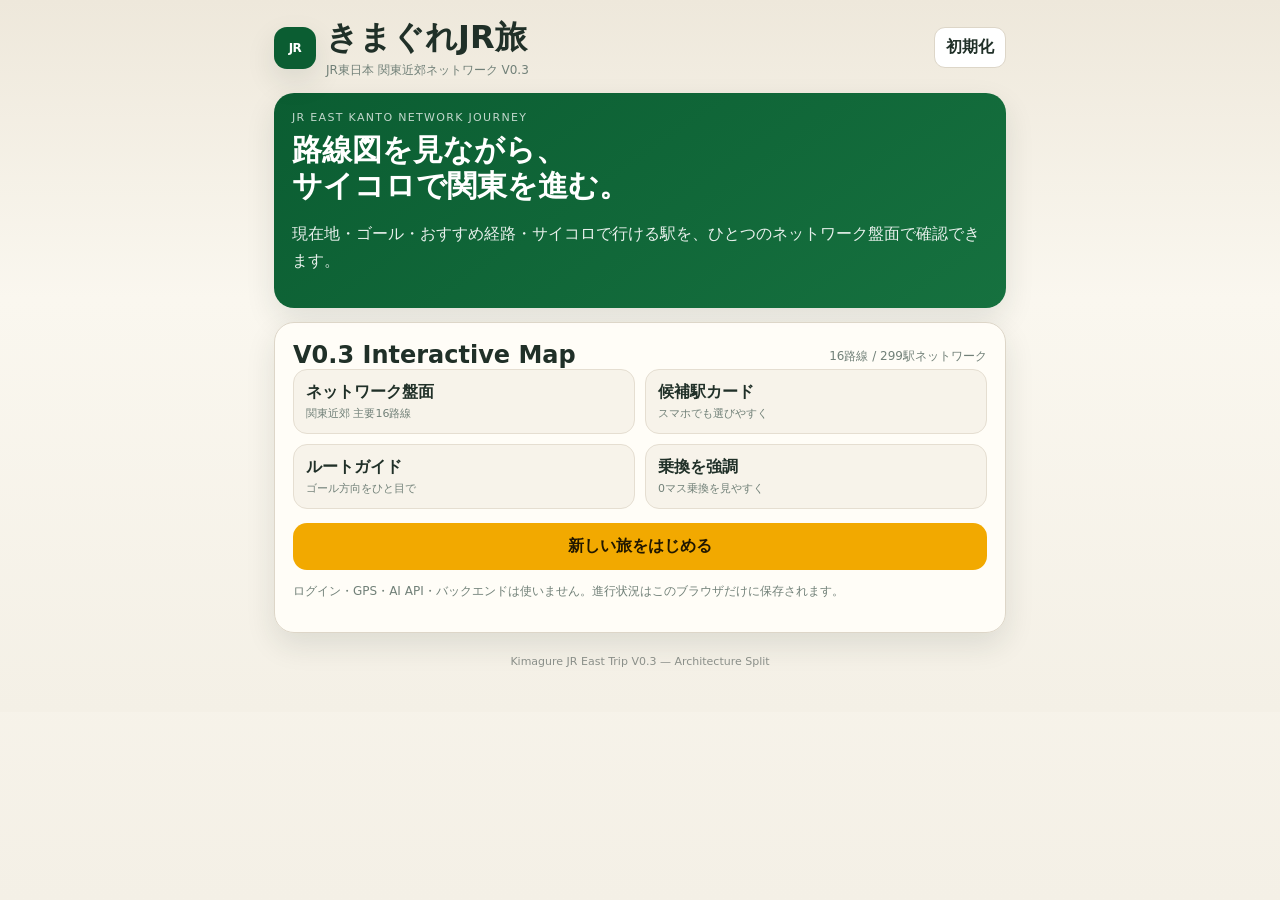
==== jr-east/index.html @ 939cb9d3 "feat: add Kanto overview map shell" ====
<!DOCTYPE html>
<html lang="ja">
<head>
  <meta charset="utf-8">
  <meta name="viewport" content="width=device-width,initial-scale=1,viewport-fit=cover">
  <meta name="theme-color" content="#173a2a">
  <title>きまぐれJR旅 V0.3</title>
  <link rel="stylesheet" href="style.css">
</head>
<body>
  <main class="app">
    <header class="topbar">
      <div class="brand">
        <div class="logo">JR</div>
        <div>
          <h1>きまぐれJR旅</h1>
          <p>JR東日本 関東近郊ネットワーク V0.3</p>
        </div>
      </div>
      <button class="tiny" id="resetBtn">初期化</button>
    </header>

    <section id="homeView">
      <div class="panel hero">
        <div class="eyebrow">JR EAST KANTO NETWORK JOURNEY</div>
        <h2>路線図を見ながら、<br>サイコロで関東を進む。</h2>
        <p>現在地・ゴール・おすすめ経路・サイコロで行ける駅を、ひとつのネットワーク盤面で確認できます。</p>
      </div>

      <div class="panel">
        <div class="section-title">
          <h2>V0.3 Interactive Map</h2>
          <p id="networkStat">16路線</p>
        </div>
        <div class="feature-grid">
          <div class="feature"><b>ネットワーク盤面</b><span>関東近郊 主要16路線</span></div>
          <div class="feature"><b>候補駅カード</b><span>スマホでも選びやすく</span></div>
          <div class="feature"><b>ルートガイド</b><span>ゴール方向をひと目で</span></div>
          <div class="feature"><b>乗換を強調</b><span>0マス乗換を見やすく</span></div>
        </div>
        <button class="btn orange" id="newGameBtn">新しい旅をはじめる</button>
        <button class="btn secondary hidden gap-top" id="resumeBtn">途中から再開する</button>
        <p class="notice">ログイン・GPS・AI API・バックエンドは使いません。進行状況はこのブラウザだけに保存されます。</p>
      </div>
    </section>

    <section id="setupView" class="hidden">
      <div class="panel">
        <div class="section-title">
          <h2>旅の行き先を抽選</h2>
          <p>JR東日本 東京近郊コア</p>
        </div>
        <div class="timeline"><span class="step on"></span><span class="step"></span><span class="step"></span></div>

        <div class="slot">
          <div class="slot-label">START</div>
          <div class="slot-value" id="startSlot">？</div>
          <div class="chips" id="startLines"></div>
          <button class="btn orange" id="drawStartBtn">出発駅を抽選</button>
        </div>

        <div class="slot">
          <div class="slot-label">GOAL</div>
          <div class="slot-value" id="goalSlot">？</div>
          <div class="chips" id="goalLines"></div>
          <button class="btn orange" id="drawGoalBtn" disabled>ゴール駅を抽選</button>
        </div>

        <div class="message hidden" id="setupRoute"></div>
        <button class="btn" id="confirmSetupBtn" disabled>この旅を開始</button>
        <button class="btn ghost gap-top" id="cancelSetupBtn">ホームへ戻る</button>
      </div>
    </section>

    <section id="gameView" class="hidden">
      <div class="panel compact-panel">
        <div class="section-title">
          <h2>旅の状況</h2>
          <p id="turnText">TURN 1</p>
        </div>
        <div class="timeline"><span class="step on"></span><span class="step on"></span><span class="step"></span></div>

        <div class="stats">
          <div class="stat"><b id="currentStat">-</b><span>現在駅</span></div>
          <div class="stat"><b id="remainStat">-</b><span>最短残り駅数</span></div>
          <div class="stat"><b id="goalStat">-</b><span>ゴール</span></div>
        </div>
        <div class="chips center" id="currentLines"></div>
        <div class="message recommendation" id="recommendation"></div>
        <div class="route-compass" id="routeCompass" aria-label="ゴールへの最短ルート"></div>
      </div>

      <div class="panel dice-panel" id="dicePanel">
        <div class="section-title">
          <h2>サイコロ</h2>
          <p id="diceStateText">振って移動可能駅を表示</p>
        </div>
        <div class="dicebox">
          <div class="dice" id="dice" aria-live="polite">⚄</div>
          <button class="btn orange roll-btn" id="rollBtn">サイコロを振る</button>
        </div>
        <div id="reachableSummary" class="message hidden"></div>
        <div id="candidatePanel" class="candidate-panel hidden">
          <div class="candidate-heading">
            <div>
              <b>移動先を選ぶ</b>
              <span>ゴールに近い順</span>
            </div>
            <span class="candidate-count" id="candidateCount"></span>
          </div>
          <div class="candidate-list" id="candidateList"></div>
        </div>
      </div>

      <div class="panel network-panel">
        <div class="section-title">
          <div>
            <h2>路線図</h2>
            <p id="boardHint">東京コア図を読み込み中...</p>
          </div>
          <div class="board-tools">
            <button class="mini-btn" id="fitBtn" aria-pressed="false">全体</button>
            <button class="mini-btn" id="centerBtn" aria-pressed="true">現在地</button>
          </div>
        </div>

        <div class="map-mode-tabs" role="group" aria-label="路線図表示">
          <button class="map-mode-btn" id="overviewMapBtn" aria-pressed="false">関東</button>
          <button class="map-mode-btn active" id="coreMapBtn" aria-pressed="true">東京コア</button>
          <button class="map-mode-btn" id="fullMapBtn" aria-pressed="false">全駅</button>
        </div>

        <div class="legend">
          <span><i class="legend-node current"></i>現在地</span>
          <span><i class="legend-node goal"></i>ゴール</span>
          <span><i class="legend-node reachable"></i>移動可能</span>
          <span><i class="legend-node transfer"></i>乗換駅</span>
          <span><i class="legend-line"></i>おすすめ経路</span>
        </div>

        <div class="map-coverage-hint hidden" id="mapCoverageHint"></div>

        <div class="overview-map hidden" id="overviewMapWrap">
          <svg id="overviewSvg" viewBox="0 0 1000 700" role="img" aria-label="JR東日本関東近郊広域ゲームマップ"></svg>
          <div class="overview-caption" id="overviewCaption"></div>
        </div>

        <div class="network-scroll core-map-scroll" id="coreMapScroll">
          <div class="core-map-mount" id="coreMapMount" aria-label="東京コアゲーム用路線図">路線図を読み込んでいます...</div>
        </div>

        <div class="network-scroll hidden" id="networkScroll">
          <svg id="networkSvg" viewBox="0 0 1840 820" role="img" aria-label="JR東日本関東近郊簡易ネットワーク図"></svg>
        </div>

        <p class="notice board-note">「関東」は現在地とゴールの位置関係を見る概要図、「東京コア」は都心の詳細図、「全駅」は299駅の既存ネットワークです。<br><small>Tokyo core SVG adapted from “Tokunai-pass.png”, Highexpress~commonswiki, Wikimedia Commons, CC BY-SA 4.0.</small></p>
      </div>

      <div class="panel hidden" id="arrivalPanel">
        <div class="section-title">
          <h2>移動先</h2>
          <p id="arrivalLineText"></p>
        </div>
        <div class="arrival-card">
          <div class="arrival-big" id="arrivalStation">-</div>
          <div class="chips" id="arrivalCodes"></div>
          <div class="route-guide" id="arrivalRoute"></div>
        </div>
        <div class="grid2">
          <a class="btn secondary" id="mapLink" target="_blank" rel="noopener">地図で駅を見る</a>
          <button class="btn" id="arrivedBtn">到着した</button>
        </div>
        <button class="btn ghost gap-top" id="changeTargetBtn">移動先を選び直す</button>
      </div>

      <div class="panel hidden" id="questPanel">
        <div class="section-title"><h2 id="questTitle">駅クエスト</h2><p>任意 / 2件</p></div>
        <div id="questList"></div>
        <button class="btn" id="nextTurnBtn">次のサイコロへ</button>
      </div>

      <div class="panel">
        <div class="section-title"><h2>旅の履歴</h2><p>自動保存</p></div>
        <div class="history" id="history"></div>
      </div>
    </section>

    <section id="finishView" class="hidden">
      <div class="panel success">
        <div class="timeline"><span class="step on"></span><span class="step on"></span><span class="step on"></span></div>
        <div class="goal-celebration" aria-hidden="true"><span>●</span><span>▲</span><span>★</span><span>●</span><span>■</span></div>
        <div class="big">🎉</div>
        <h2>ゴール到着！</h2>
        <p id="finishText"></p>
        <button class="btn orange" id="restartBtn">もう一度遊ぶ</button>
        <button class="btn secondary gap-top" id="backHomeBtn">ホームへ戻る</button>
      </div>
    </section>

    <footer>Kimagure JR East Trip V0.3 — Architecture Split</footer>
  </main>

  <div class="travel-overlay hidden" id="travelOverlay" aria-live="polite">
    <div class="travel-card">
      <div class="train-track"><span class="travel-train">🚃</span></div>
      <b id="travelTitle">移動中...</b>
      <span id="travelRoute"></span>
    </div>
  </div>
  <div class="toast" id="toast"></div>
  <script src="network-data.js"></script>
  <script src="app.js"></script>
</body>
</html>
---- jr-east/style.css ----
:root{
  --bg:#f4f0e6;--panel:#fffdf8;--ink:#203028;--muted:#718078;
  --green:#173a2a;--green2:#245a40;--orange:#f2a900;--border:#ddd6c8;
  --shadow:0 12px 30px rgba(24,47,35,.11);--soft-green:#e9f5ed;
}
*{box-sizing:border-box}
html,body{margin:0;min-height:100%;font-family:system-ui,-apple-system,"Segoe UI","Yu Gothic",sans-serif;color:var(--ink);background:linear-gradient(180deg,#eee8db,#faf7ef 42%,#f4f0e6)}
button,input{font:inherit}
button{cursor:pointer}
.app{max-width:760px;margin:auto;padding:16px 14px 44px}
.topbar,.section-title,.grid2{display:flex;align-items:center;justify-content:space-between;gap:12px}
.brand{display:flex;align-items:center;gap:10px}
.brand h1,.section-title h2{margin:0}
.brand p,.section-title p{margin:2px 0 0;color:var(--muted);font-size:12px}
.logo{width:42px;height:42px;border-radius:13px;display:grid;place-items:center;background:var(--green);color:#fff;font-weight:900;box-shadow:var(--shadow)}
.tiny,.mini-btn{border:1px solid var(--border);background:#fff;color:var(--ink);border-radius:11px;font-weight:700}
.tiny{padding:9px 11px}
.mini-btn{padding:7px 10px;font-size:11px;min-height:38px}
.mini-btn[aria-pressed="true"]{background:var(--green);border-color:var(--green);color:#fff}
.panel{background:rgba(255,253,248,.97);border:1px solid var(--border);border-radius:20px;padding:18px;margin:14px 0;box-shadow:var(--shadow)}
.compact-panel{padding-bottom:14px}
.hero{background:linear-gradient(145deg,var(--green),var(--green2));color:#fff;border:0}
.hero h2{font-size:30px;line-height:1.2;margin:8px 0}
.hero p{line-height:1.7;opacity:.9}
.eyebrow{font-size:11px;letter-spacing:.12em;opacity:.75}
.btn{display:block;width:100%;text-align:center;text-decoration:none;border:0;border-radius:14px;padding:13px 15px;font-weight:800;background:var(--green);color:#fff}
.btn.orange{background:var(--orange);color:#201700}
.btn.secondary{background:#fff;color:var(--green);border:1px solid #b8c9bc}
.btn.ghost{background:transparent;color:var(--muted);border:1px solid var(--border)}
.btn:disabled{opacity:.45;cursor:not-allowed}
.gap-top{margin-top:10px}
.feature-grid{display:grid;grid-template-columns:1fr 1fr;gap:10px;margin-bottom:14px}
.feature{padding:12px;border-radius:14px;background:#f7f3ea;border:1px solid #e5ded1}
.feature b,.feature span{display:block}
.feature span{font-size:11px;color:var(--muted);margin-top:3px}
.timeline{display:flex;gap:8px;margin:14px 0}
.step{height:6px;flex:1;border-radius:99px;background:#ddd7cb}
.step.on{background:var(--green)}
.slot{padding:18px;text-align:center;border:2px dashed #c9c0b0;border-radius:18px;background:#fbf8f0;margin:12px 0}
.slot-label{font-size:11px;color:var(--muted)}
.slot-value{font-size:28px;font-weight:900;margin:8px 0}
.stats{display:grid;grid-template-columns:repeat(3,1fr);gap:8px}
.stat{padding:10px;border-radius:13px;text-align:center;background:#f7f3ea;border:1px solid #e5ded1}
.stat b{display:block;font-size:17px;line-height:1.25}
.stat span{font-size:10px;color:var(--muted)}
.chips{display:flex;gap:6px;justify-content:center;flex-wrap:wrap;margin-top:8px}
.chip{font-size:11px;padding:4px 8px;border-radius:99px;background:#fff;border:1px solid var(--border)}
.line-dot{display:inline-block;width:10px;height:10px;border-radius:50%;margin-right:6px}
.message{background:#f7f4ed;border:1px solid var(--border);border-radius:14px;padding:13px 14px;line-height:1.6;margin:12px 0;font-size:13px}
.recommendation{border-left:4px solid var(--green)}
.route-compass{border-radius:16px;background:#173a2a;color:#fff;padding:13px 14px;margin-top:10px;overflow:hidden}
.route-compass-head{display:flex;justify-content:space-between;align-items:center;gap:8px;font-size:11px;color:#dce8df}
.route-compass-head b{font-size:13px;color:#fff}
.route-stops{display:flex;align-items:center;gap:6px;margin-top:11px;overflow-x:auto;padding:2px 1px 5px;scrollbar-width:thin}
.route-stop{flex:0 0 auto;min-width:68px;max-width:112px;padding:8px 9px;border:1px solid rgba(255,255,255,.25);border-radius:11px;background:rgba(255,255,255,.1);font-size:11px;text-align:center;font-weight:800;white-space:nowrap;overflow:hidden;text-overflow:ellipsis}
.route-stop.current{background:#fff;color:var(--green)}
.route-stop.goal{background:#ffd872;color:#302100;border-color:#ffd872}
.route-arrow{flex:0 0 auto;color:#b7c9bd;font-weight:900}
.route-detail{margin-top:7px;font-size:10px;color:#c9d8ce;white-space:nowrap;overflow:hidden;text-overflow:ellipsis}
.notice{font-size:12px;color:var(--muted);line-height:1.6}
.board-tools{display:flex;gap:6px}
.legend{display:flex;gap:13px;flex-wrap:wrap;font-size:10px;color:var(--muted);margin:8px 0 11px}
.legend span{display:flex;align-items:center;gap:5px}
.legend-node{display:inline-block;width:11px;height:11px;border-radius:50%;border:2px solid #aaa;background:#fff}
.legend-node.current{background:#173a2a;border-color:#173a2a}
.legend-node.goal{background:#fff3cf;border-color:#f2a900}
.legend-node.reachable{background:#e9f8ef;border-color:#2a9d5b}
.legend-node.transfer{background:#fff;border-color:#60736a;box-shadow:0 0 0 2px #fff,0 0 0 3px #60736a}
.legend-line{display:inline-block;width:24px;height:5px;border-radius:5px;background:#253a31}
.network-panel{overflow:hidden}
.network-scroll{width:100%;height:470px;overflow:auto;border:1px solid #ded8cc;border-radius:16px;background:#fffdf8;overscroll-behavior:contain;scrollbar-width:thin;touch-action:pan-x pan-y;-webkit-overflow-scrolling:touch}
.network-scroll svg{display:block;max-width:none;transition:width .25s ease,height .25s ease}
.network-scroll.overview{height:auto;overflow:hidden}
.network-scroll.overview svg{width:100%!important;height:auto!important}
.network-scroll:not(.overview){background-image:radial-gradient(#d8d4ca 1px,transparent 1px);background-size:18px 18px}
.board-note{margin-bottom:0}
.station-node.reachable-node circle{animation:nodePulse .85s infinite alternate}
.station-node.reachable-node .station-hit{cursor:pointer}
.station-node.transfer-node .transfer-ring{filter:drop-shadow(0 1px 2px rgba(22,58,42,.28))}
@keyframes nodePulse{from{filter:drop-shadow(0 0 0 rgba(42,157,91,0))}to{filter:drop-shadow(0 0 5px rgba(42,157,91,.65))}}
.dice-panel{border-top:5px solid var(--orange)}
.dicebox{text-align:center;padding:10px 0}
.dice{width:108px;height:108px;margin:5px auto 14px;border:3px solid #1f2c25;border-radius:25px;background:#fff;display:grid;place-items:center;font-size:58px;box-shadow:0 8px 0 #cfc8bb}
.dice.rolling{animation:shake .12s infinite alternate}
@keyframes shake{from{transform:translate(-2px,-2px) rotate(-2deg)}to{transform:translate(2px,2px) rotate(2deg)}}
.candidate-panel{margin-top:13px;border-top:1px solid var(--border);padding-top:13px}
.candidate-heading{display:flex;align-items:center;justify-content:space-between;gap:10px;margin-bottom:9px}
.candidate-heading>div b,.candidate-heading>div span{display:block}
.candidate-heading>div span{font-size:10px;color:var(--muted);margin-top:2px}
.candidate-count{font-size:11px;font-weight:800;color:var(--green);padding:5px 9px;background:var(--soft-green);border-radius:99px}
.candidate-list{display:grid;grid-template-columns:1fr 1fr;gap:8px;max-height:340px;overflow:auto;padding:1px;overscroll-behavior:contain}
.candidate-card{position:relative;display:flex;align-items:center;gap:9px;width:100%;min-height:66px;text-align:left;border:1px solid #d9d4c9;border-radius:14px;background:#fff;padding:9px 10px;color:var(--ink)}
.candidate-card:hover,.candidate-card:focus-visible{border-color:#2a9d5b;outline:3px solid rgba(42,157,91,.16)}
.candidate-card.best{background:#f0f9f3;border-color:#79ba91}
.candidate-card.goal{background:#fff5d9;border-color:#e7ad14}
.candidate-rank{display:grid;place-items:center;flex:0 0 30px;height:30px;border-radius:9px;background:#edf2ee;color:var(--green);font-size:11px;font-weight:900}
.candidate-card.best .candidate-rank{background:#2a9d5b;color:#fff}
.candidate-card.goal .candidate-rank{background:var(--orange);color:#241900}
.candidate-main{min-width:0;flex:1}
.candidate-name{display:block;font-weight:900;font-size:13px;white-space:nowrap;overflow:hidden;text-overflow:ellipsis}
.candidate-meta{display:block;color:var(--muted);font-size:10px;margin-top:3px;white-space:nowrap;overflow:hidden;text-overflow:ellipsis}
.candidate-lines{display:flex;gap:3px;margin-top:4px}
.candidate-line-dot{width:13px;height:4px;border-radius:99px}
.candidate-go{font-size:18px;color:#43805a}
.arrival-card{padding:18px;text-align:center;background:#f7f3ea;border-radius:16px;margin-bottom:12px}
.arrival-big{font-size:28px;font-weight:900}
.route-guide{margin-top:12px;font-size:12px;line-height:1.6;color:var(--muted);word-break:keep-all}
.grid2{display:grid;grid-template-columns:1fr 1fr}
.quest{display:flex;gap:10px;align-items:flex-start;border:1px solid var(--border);border-radius:15px;padding:13px;margin:10px 0;background:#fff}
.quest-num{min-width:30px;height:30px;border-radius:10px;background:var(--green);color:#fff;display:grid;place-items:center;font-weight:900}
.quest h3{margin:2px 0 4px;font-size:15px}
.quest p{font-size:12px;color:var(--muted);line-height:1.55;margin:0}
.check{margin-left:auto;width:40px;height:40px;border-radius:12px;border:1px solid var(--border);background:#fff}
.check.done{background:#e3f1e8}
.history{max-height:180px;overflow:auto;color:var(--muted);font-size:12px}
.history div{padding:7px 0;border-bottom:1px dashed #ddd6c8}
.hidden{display:none!important}
.success{text-align:center}
.success .big{font-size:52px}
.goal-celebration{display:flex;justify-content:center;gap:22px;height:34px;overflow:hidden;color:var(--orange)}
.goal-celebration span{animation:confetti 1.2s ease-in-out infinite alternate}
.goal-celebration span:nth-child(2n){color:#2a9d5b;animation-delay:.2s}
.goal-celebration span:nth-child(3n){color:#8f76d6;animation-delay:.4s}
@keyframes confetti{from{transform:translateY(-24px) rotate(0);opacity:.2}to{transform:translateY(15px) rotate(160deg);opacity:1}}
.travel-overlay{position:fixed;inset:0;z-index:120;display:grid;place-items:center;padding:22px;background:rgba(18,36,27,.64);backdrop-filter:blur(3px)}
.travel-card{width:min(360px,100%);padding:22px;border-radius:20px;background:#fffdf8;text-align:center;box-shadow:0 24px 60px rgba(0,0,0,.26)}
.travel-card b,.travel-card span{display:block}
.travel-card>span{font-size:12px;color:var(--muted);margin-top:5px}
.train-track{position:relative;height:50px;border-bottom:4px solid #52645a;margin-bottom:15px;overflow:hidden}
.train-track:after{content:"";position:absolute;left:0;right:0;bottom:-8px;border-bottom:3px dashed #b7afa0}
.travel-train{position:absolute!important;left:-44px;bottom:4px;font-size:34px;animation:trainRide .85s ease-in-out forwards}
@keyframes trainRide{0%{left:-44px}100%{left:calc(100% + 8px)}}
footer{text-align:center;font-size:11px;color:#8a8f89;margin-top:22px}
.toast{position:fixed;left:50%;bottom:18px;transform:translateX(-50%) translateY(25px);opacity:0;background:#203028;color:#fff;padding:10px 14px;border-radius:12px;transition:.2s;pointer-events:none;z-index:99}
.toast.show{opacity:1;transform:translateX(-50%) translateY(0)}

@media(max-width:580px){
  .app{padding:12px 10px 36px}
  .panel{padding:14px;border-radius:17px}
  .hero h2{font-size:26px}
  .feature-grid{grid-template-columns:1fr}
  .stats{grid-template-columns:1fr 1fr 1fr}
  .stat b{font-size:14px}
  .network-scroll{height:420px}
  .section-title{align-items:flex-start}
  .candidate-list{grid-template-columns:1fr}
  .candidate-card{min-height:62px}
  .mini-btn{min-height:44px;padding:9px 12px}
}
@media(max-width:430px){
  .grid2{grid-template-columns:1fr}
  .brand p{display:none}
  .network-scroll{height:390px}
  .legend{gap:8px}
  .board-tools{width:100%;justify-content:flex-end;margin-top:5px}
  .route-compass{margin-left:-2px;margin-right:-2px}
}
@media(prefers-reduced-motion:reduce){
  *,*:before,*:after{scroll-behavior:auto!important;animation-duration:.01ms!important;animation-iteration-count:1!important}
}

/* JR East Kanto V0.1 */
:root{--green:#0b5d32;--green2:#16713f}
.logo{font-size:12px;letter-spacing:-.04em}

/* JR East Production V0.2 — interactive Tokyo core map */
.map-mode-tabs{display:flex;gap:7px;margin:10px 0 11px}
.map-mode-btn{border:1px solid var(--border);background:#fff;color:var(--ink);border-radius:11px;padding:8px 11px;font-size:11px;font-weight:800}
.map-mode-btn.active{background:var(--green);color:#fff;border-color:var(--green)}
.map-coverage-hint{margin:8px 0 10px;padding:9px 11px;border-radius:11px;background:#fff5d9;border:1px solid #e8c66d;color:#70520b;font-size:11px;font-weight:700}
.core-map-scroll{background:#fff;height:470px}
.core-map-mount{min-width:700px;min-height:470px;background:#fff;position:relative}
.core-map-mount>svg{display:block;width:700px;height:470px;max-width:none}
.core-map-scroll.overview{height:auto;overflow:hidden}
.core-map-scroll.overview .core-map-mount{min-width:0;min-height:0}
.core-map-scroll.overview .core-map-mount>svg{width:100%;height:auto}
.core-map-mount [data-station]{transition:filter .18s ease,stroke .18s ease,fill .18s ease,transform .18s ease;transform-box:fill-box;transform-origin:center}
.core-map-mount [data-station].game-current{fill:#173a2a!important;stroke:#173a2a!important;filter:drop-shadow(0 0 4px rgba(23,58,42,.6));transform:scale(1.35)}
.core-map-mount [data-station].game-goal{fill:#fff3cf!important;stroke:#f2a900!important;stroke-width:3!important;filter:drop-shadow(0 0 4px rgba(242,169,0,.55));transform:scale(1.35)}
.core-map-mount [data-station].game-reachable{fill:#e9f8ef!important;stroke:#2a9d5b!important;stroke-width:3!important;filter:drop-shadow(0 0 5px rgba(42,157,91,.65));transform:scale(1.4)}
.core-map-mount [data-station].game-target{fill:#dff0ff!important;stroke:#1677c8!important;stroke-width:3.5!important;filter:drop-shadow(0 0 5px rgba(22,119,200,.55));transform:scale(1.45)}
.core-map-mount [data-station].game-reachable:hover,
.core-map-mount [data-station].game-reachable:focus{outline:none;filter:drop-shadow(0 0 8px rgba(42,157,91,.9));transform:scale(1.65)}
.core-map-mount #game-route-overlay{filter:drop-shadow(0 1px 1px rgba(255,255,255,.9))}
@media(max-width:580px){
  .core-map-scroll{height:410px}
  .core-map-mount{min-width:700px;min-height:470px}
}
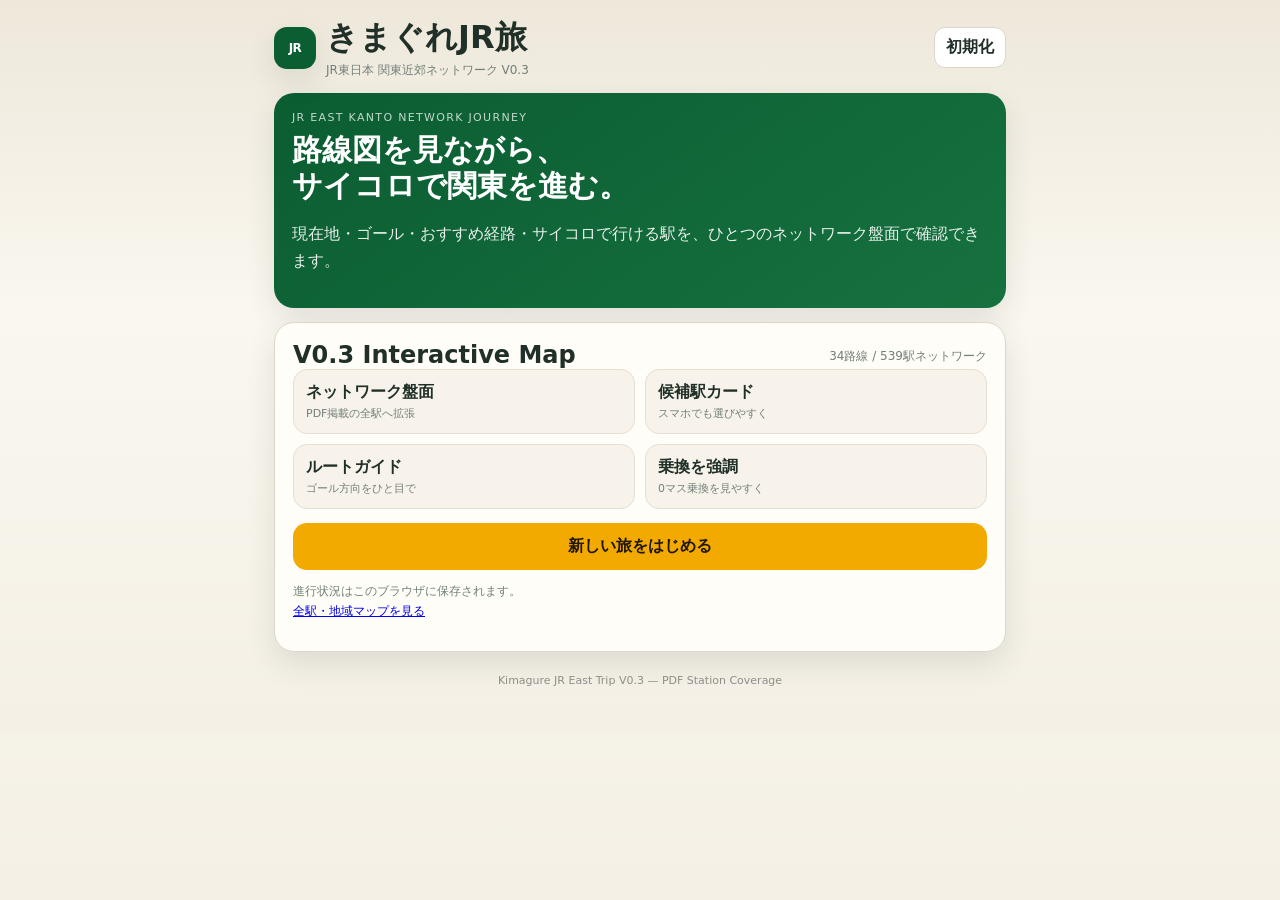
==== commit 4a6c13df: "Expand JR PDF station coverage to 539 stations and 18 regional maps" ====
--- a/jr-east/index.html
+++ b/jr-east/index.html
@@ -30,17 +30,17 @@
       <div class="panel">
         <div class="section-title">
           <h2>V0.3 Interactive Map</h2>
-          <p id="networkStat">16路線</p>
+          <p id="networkStat">ネットワーク読込中</p>
         </div>
         <div class="feature-grid">
-          <div class="feature"><b>ネットワーク盤面</b><span>関東近郊 主要16路線</span></div>
+          <div class="feature"><b>ネットワーク盤面</b><span>PDF掲載の全駅へ拡張</span></div>
           <div class="feature"><b>候補駅カード</b><span>スマホでも選びやすく</span></div>
           <div class="feature"><b>ルートガイド</b><span>ゴール方向をひと目で</span></div>
           <div class="feature"><b>乗換を強調</b><span>0マス乗換を見やすく</span></div>
         </div>
         <button class="btn orange" id="newGameBtn">新しい旅をはじめる</button>
         <button class="btn secondary hidden gap-top" id="resumeBtn">途中から再開する</button>
-        <p class="notice">ログイン・GPS・AI API・バックエンドは使いません。進行状況はこのブラウザだけに保存されます。</p>
+        <p class="notice">進行状況はこのブラウザに保存されます。<br><a href="region-lab.html">全駅・地域マップを見る</a></p>
       </div>
     </section>
 
@@ -116,7 +116,7 @@
         <div class="section-title">
           <div>
             <h2>路線図</h2>
-            <p id="boardHint">東京コア図を読み込み中...</p>
+            <p id="boardHint">地域図を読み込み中...</p>
           </div>
           <div class="board-tools">
             <button class="mini-btn" id="fitBtn" aria-pressed="false">全体</button>
@@ -130,6 +130,10 @@
           <button class="map-mode-btn" id="fullMapBtn" aria-pressed="false">全駅</button>
         </div>
 
+        <div class="regional-controls">
+          <label for="regionSelect">地域</label><select id="regionSelect"><option value="auto">現在地の地域</option></select>
+          <button id="zoomOutBtn" aria-label="地図を縮小">−</button><output id="zoomStatus">100%</output><button id="zoomInBtn" aria-label="地図を拡大">＋</button>
+        </div>
         <div class="legend">
           <span><i class="legend-node current"></i>現在地</span>
           <span><i class="legend-node goal"></i>ゴール</span>
@@ -138,7 +142,7 @@
           <span><i class="legend-line"></i>おすすめ経路</span>
         </div>
 
-        <div class="map-coverage-hint hidden" id="mapCoverageHint"></div>
+        <div class="map-coverage-hint hidden" id="mapCoverageHint"></div><p class="notice" id="stationNote"></p>
 
         <div class="overview-map hidden" id="overviewMapWrap">
           <svg id="overviewSvg" viewBox="0 0 1000 700" role="img" aria-label="JR東日本関東近郊広域ゲームマップ"></svg>
@@ -153,7 +157,7 @@
           <svg id="networkSvg" viewBox="0 0 1840 820" role="img" aria-label="JR東日本関東近郊簡易ネットワーク図"></svg>
         </div>
 
-        <p class="notice board-note">「関東」は現在地とゴールの位置関係を見る概要図、「東京コア」は都心の詳細図、「全駅」は299駅の既存ネットワークです。<br><small>Tokyo core SVG adapted from “Tokunai-pass.png”, Highexpress~commonswiki, Wikimedia Commons, CC BY-SA 4.0.</small></p>
+        <p class="notice board-note">「関東」は現在地とゴールの位置関係を見る概要図、「地域」は現在地周辺の詳細図、「全駅」は全路線の接続を確認する補助表示です。<br><small>駅一覧はJR東日本の2023年3月版PDFを基準に収録。地図は独自の模式図です。営業日・停車列車は実際の案内をご確認ください。</small></p>
       </div>
 
       <div class="panel hidden" id="arrivalPanel">
@@ -197,7 +201,7 @@
       </div>
     </section>
 
-    <footer>Kimagure JR East Trip V0.3 — Architecture Split</footer>
+    <footer>Kimagure JR East Trip V0.3 — PDF Station Coverage</footer>
   </main>
 
   <div class="travel-overlay hidden" id="travelOverlay" aria-live="polite">
@@ -212,3 +216,4 @@
   <script src="app.js"></script>
 </body>
 </html>
+
--- a/jr-east/style.css
+++ b/jr-east/style.css
@@ -171,6 +171,8 @@
 .core-map-scroll{background:#fff;height:470px}
 .core-map-mount{min-width:700px;min-height:470px;background:#fff;position:relative}
 .core-map-mount>svg{display:block;width:700px;height:470px;max-width:none}
+/* Regional layout keeps legible labels in focus mode; fit mode still scales to the viewport. */
+.core-map-mount>svg.yokohama-map{width:1140px;height:1240px}
 .core-map-scroll.overview{height:auto;overflow:hidden}
 .core-map-scroll.overview .core-map-mount{min-width:0;min-height:0}
 .core-map-scroll.overview .core-map-mount>svg{width:100%;height:auto}
@@ -179,6 +181,7 @@
 .core-map-mount [data-station].game-goal{fill:#fff3cf!important;stroke:#f2a900!important;stroke-width:3!important;filter:drop-shadow(0 0 4px rgba(242,169,0,.55));transform:scale(1.35)}
 .core-map-mount [data-station].game-reachable{fill:#e9f8ef!important;stroke:#2a9d5b!important;stroke-width:3!important;filter:drop-shadow(0 0 5px rgba(42,157,91,.65));transform:scale(1.4)}
 .core-map-mount [data-station].game-target{fill:#dff0ff!important;stroke:#1677c8!important;stroke-width:3.5!important;filter:drop-shadow(0 0 5px rgba(22,119,200,.55));transform:scale(1.45)}
+.core-map-mount [data-station].game-goal.game-reachable:not(.game-target){fill:#fff3cf!important;stroke:#f2a900!important;filter:drop-shadow(0 0 5px rgba(42,157,91,.65))}
 .core-map-mount [data-station].game-reachable:hover,
 .core-map-mount [data-station].game-reachable:focus{outline:none;filter:drop-shadow(0 0 8px rgba(42,157,91,.9));transform:scale(1.65)}
 .core-map-mount #game-route-overlay{filter:drop-shadow(0 1px 1px rgba(255,255,255,.9))}
@@ -186,3 +189,28 @@
   .core-map-scroll{height:410px}
   .core-map-mount{min-width:700px;min-height:470px}
 }
+
+/* JR East V0.3 — multi-scale map architecture */
+.overview-map{border:1px solid #ded8cc;border-radius:16px;background:#fffdf8;overflow:hidden}
+.overview-map svg{display:block;width:100%;height:auto;aspect-ratio:10/7}
+.overview-caption{padding:10px 12px;border-top:1px solid #e3ddd1;background:#f8f5ee;font-size:12px;font-weight:800;color:#415047}
+.overview-node circle{transition:transform .18s ease,filter .18s ease}
+.overview-node:hover circle{filter:drop-shadow(0 0 5px rgba(23,58,42,.28))}
+.overview-label{font-family:system-ui,-apple-system,"Segoe UI","Yu Gothic",sans-serif;paint-order:stroke;stroke:#fffdf8;stroke-width:4px;stroke-linejoin:round}
+.map-mode-tabs{position:sticky;top:0;z-index:3;padding:6px 0;background:linear-gradient(180deg,#fffdf8 70%,rgba(255,253,248,0))}
+.map-mode-btn{flex:1}
+@media(max-width:580px){
+  .overview-label{font-size:17px}
+  .overview-caption{font-size:11px}
+}
+
+/* Regional SVGs use their own aspect ratio and offer readable focus / zoom / fit modes. */
+.core-map-mount:has(> .regional-map){min-width:0;min-height:0}
+.core-map-scroll.overview .core-map-mount>svg{width:100%!important;height:auto!important}
+.regional-controls{display:flex;align-items:center;gap:8px;flex-wrap:wrap;margin:10px 0}
+.regional-controls select{flex:1;min-width:140px;max-width:290px;padding:10px;border:1px solid #d7dccf;border-radius:8px;background:#fffdf8;color:#173a2a;font:inherit}
+.regional-controls button{width:40px;height:40px;border:1px solid #d7dccf;border-radius:8px;background:#fffdf8;color:#173a2a;font-size:22px;cursor:pointer}
+.regional-controls output{font-size:12px;min-width:35px;text-align:center}
+.core-map-mount .regional-map.labels-major-only .state-label{display:block;font-weight:800}
+.core-map-mount .regional-map [data-station]{pointer-events:all}
+#stationNote:empty{display:none}
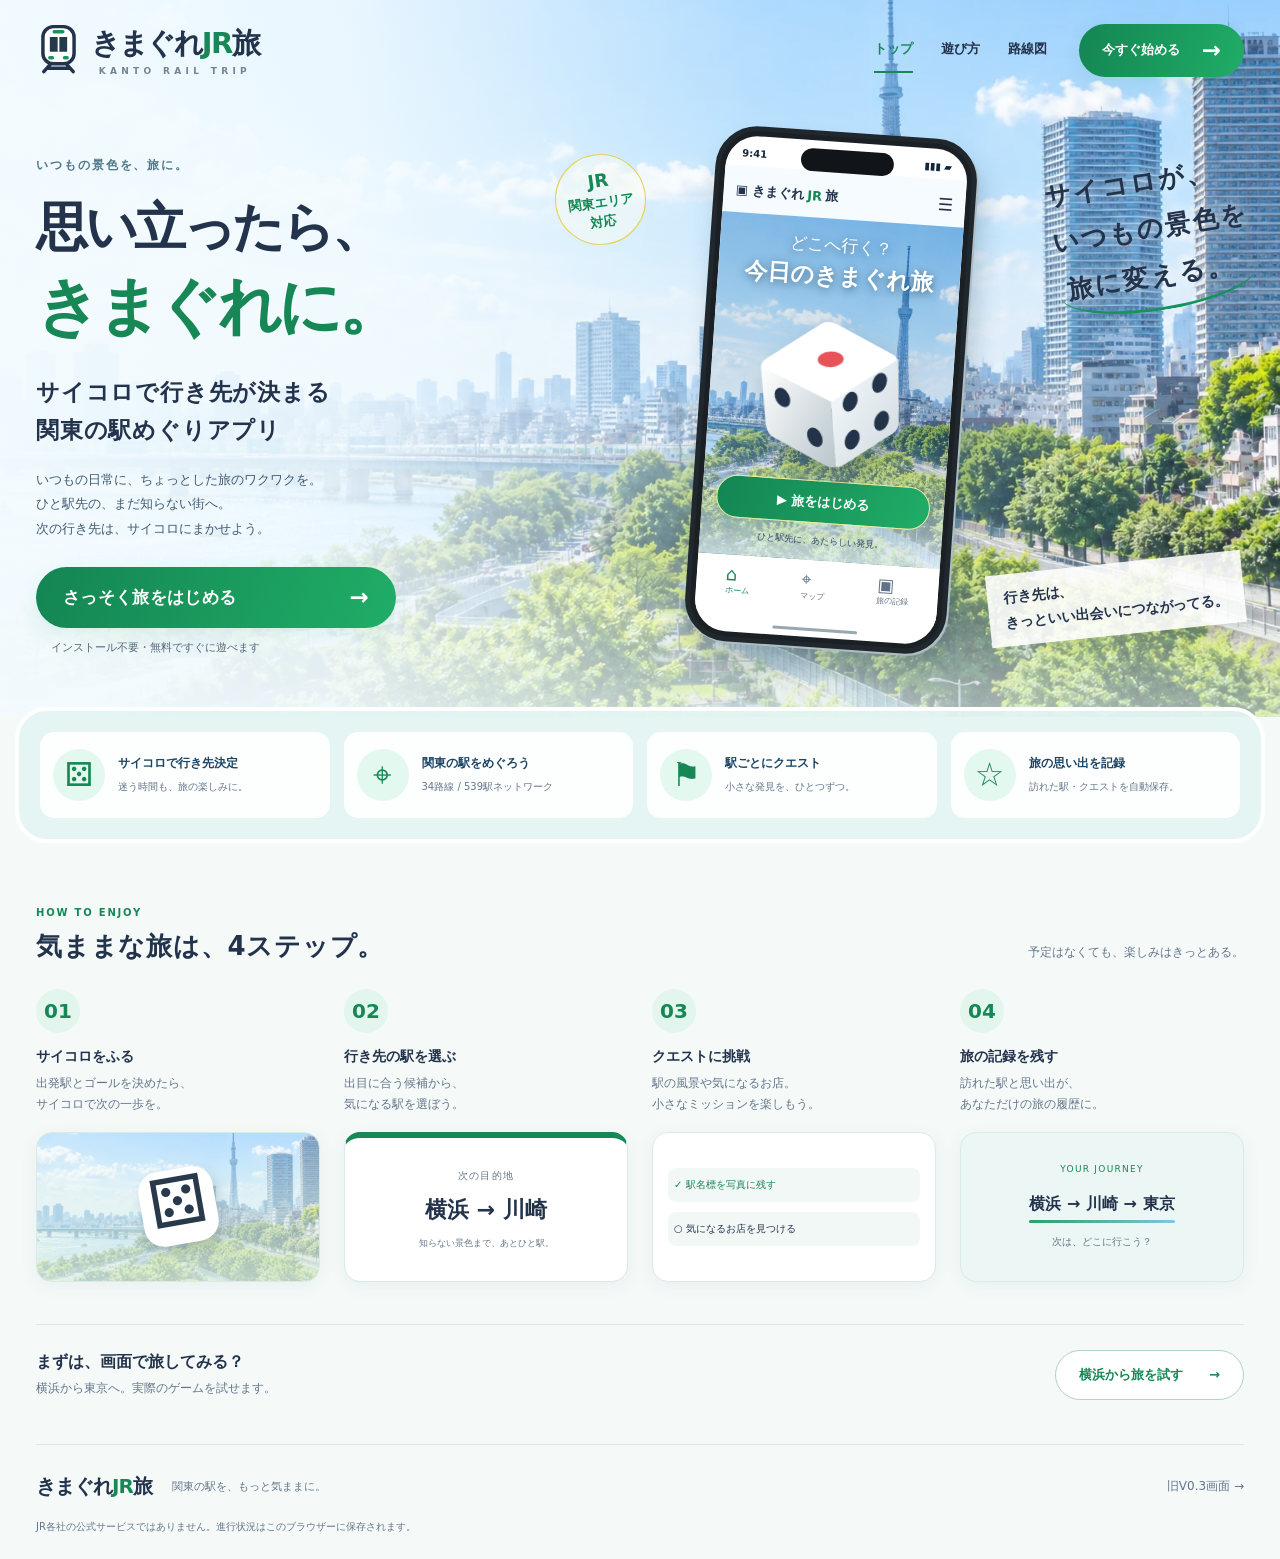
==== commit 80a13be4: "jr-east: promote LP design to production shell" ====
--- a/jr-east/index.html
+++ b/jr-east/index.html
@@ -1,54 +1,85 @@
-<!DOCTYPE html>
+<!doctype html>
 <html lang="ja">
 <head>
   <meta charset="utf-8">
   <meta name="viewport" content="width=device-width,initial-scale=1,viewport-fit=cover">
-  <meta name="theme-color" content="#173a2a">
-  <title>きまぐれJR旅 V0.3</title>
+  <meta name="theme-color" content="#eef9fc">
+  <title>きまぐれJR旅 — いつもの景色を、旅に。</title>
+  <meta name="description" content="サイコロで行き先が決まる、関東の駅めぐり。539駅の路線図と小さなクエストで、いつもの日常を旅に変えよう。">
+  <link rel="preload" as="image" href="assets/kanto-riverside.webp">
   <link rel="stylesheet" href="style.css">
+  <link rel="stylesheet" href="design-reference.css">
 </head>
-<body>
-  <main class="app">
-    <header class="topbar">
-      <div class="brand">
-        <div class="logo">JR</div>
-        <div>
-          <h1>きまぐれJR旅</h1>
-          <p>JR東日本 関東近郊ネットワーク V0.3</p>
-        </div>
-      </div>
-      <button class="tiny" id="resetBtn">初期化</button>
-    </header>
-
+<body data-view="homeView">
+  <header class="reference-nav">
+    <a class="reference-brand" href="#homeView" data-home-link aria-label="きまぐれJR旅 トップ">
+      <svg class="brand-mark" viewBox="0 0 52 60" aria-hidden="true"><rect x="8" y="3" width="36" height="43" rx="12" fill="white" stroke="currentColor" stroke-width="4"/><path d="M16 15h20v17H16z" fill="#24394b"/><path d="M26 15v17" stroke="white" stroke-width="2"/><path d="M21 9h10M16 39h3m14 0h3" stroke="#1a945e" stroke-width="4" stroke-linecap="round"/><path d="m17 46-8 9m26-9 8 9M14 51h24" fill="none" stroke="currentColor" stroke-width="4" stroke-linecap="round"/></svg>
+      <span><strong>きまぐれ<span>JR</span>旅</strong><small>KANTO RAIL TRIP</small></span>
+    </a>
+    <nav class="reference-links" aria-label="メインメニュー"><a href="#homeView" data-home-link aria-current="page">トップ</a><a href="#howto" data-howto-link>遊び方</a><a href="region-lab.html">路線図</a></nav>
+    <button class="nav-cta" data-start>今すぐ始める <span aria-hidden="true">→</span></button>
+    <button class="tiny reset-button" id="resetBtn">旅をリセット</button>
+  </header>
+  <main class="reference-main">
     <section id="homeView">
-      <div class="panel hero">
-        <div class="eyebrow">JR EAST KANTO NETWORK JOURNEY</div>
-        <h2>路線図を見ながら、<br>サイコロで関東を進む。</h2>
-        <p>現在地・ゴール・おすすめ経路・サイコロで行ける駅を、ひとつのネットワーク盤面で確認できます。</p>
-      </div>
-
-      <div class="panel">
-        <div class="section-title">
-          <h2>V0.3 Interactive Map</h2>
-          <p id="networkStat">ネットワーク読込中</p>
-        </div>
-        <div class="feature-grid">
-          <div class="feature"><b>ネットワーク盤面</b><span>PDF掲載の全駅へ拡張</span></div>
-          <div class="feature"><b>候補駅カード</b><span>スマホでも選びやすく</span></div>
-          <div class="feature"><b>ルートガイド</b><span>ゴール方向をひと目で</span></div>
-          <div class="feature"><b>乗換を強調</b><span>0マス乗換を見やすく</span></div>
-        </div>
-        <button class="btn orange" id="newGameBtn">新しい旅をはじめる</button>
-        <button class="btn secondary hidden gap-top" id="resumeBtn">途中から再開する</button>
-        <p class="notice">進行状況はこのブラウザに保存されます。<br><a href="region-lab.html">全駅・地域マップを見る</a></p>
-      </div>
-    </section>
-
+      <div class="reference-hero">
+        <div class="hero-copy">
+          <span class="hero-kicker">いつもの景色を、旅に。</span>
+          <h1>思い立ったら、<br><em>きまぐれに。</em></h1>
+          <h2>サイコロで行き先が決まる<br>関東の駅めぐりアプリ</h2>
+          <p>いつもの日常に、ちょっとした旅のワクワクを。<br>ひと駅先の、まだ知らない街へ。<br>次の行き先は、サイコロにまかせよう。</p>
+          <button class="hero-cta" id="newGameBtn">さっそく旅をはじめる <span aria-hidden="true">→</span></button>
+          <button class="resume-link hidden" id="resumeBtn">途中の旅を再開する →</button>
+          <span class="hero-note">インストール不要・無料ですぐに遊べます</span>
+        </div>
+        <div class="hero-stage">
+          <div class="area-badge"><span>JR</span>関東エリア<br>対応</div>
+          <p class="handwritten">サイコロが、<br>いつもの景色を<br><span>旅に変える。</span></p>
+          <div class="phone-frame" aria-label="アプリのイメージ">
+            <div class="phone-notch"></div>
+            <div class="phone-screen">
+              <div class="phone-status"><b>9:41</b><span>▮▮▮ ▰</span></div>
+              <div class="phone-brand">▣ きまぐれ<span>JR</span>旅 <span class="phone-menu" aria-hidden="true">☰</span></div>
+              <div class="phone-scene">
+                <p>どこへ行く？<strong>今日のきまぐれ旅</strong></p>
+                <svg class="showcase-die" viewBox="0 0 190 200" aria-hidden="true">
+                  <defs><linearGradient id="die-left" x2="1" y2="1"><stop stop-color="#fff"/><stop offset="1" stop-color="#b9c6cc"/></linearGradient><linearGradient id="die-right" x2="1" y2="1"><stop stop-color="#f7fcff"/><stop offset="1" stop-color="#ced8de"/></linearGradient></defs>
+                  <path d="M17 72Q12 65 22 59L88 22Q96 18 106 24L168 62Q176 67 172 76L102 121 88 120Z" fill="#fff"/>
+                  <path d="M15 68L94 113 95 188Q90 190 83 186L26 151Q18 146 17 135Z" fill="url(#die-left)"/>
+                  <path d="M94 113L174 68 171 141Q170 149 164 153L104 187Q99 190 95 188Z" fill="url(#die-right)"/>
+                  <ellipse cx="96" cy="64" rx="15" ry="9" fill="#e85259"/><ellipse cx="38" cy="105" rx="8" ry="12" transform="rotate(-25 38 105)" fill="#233349"/><ellipse cx="73" cy="153" rx="8" ry="12" transform="rotate(-25 73 153)" fill="#233349"/><ellipse cx="116" cy="114" rx="8" ry="12" transform="rotate(25 116 114)" fill="#233349"/><ellipse cx="151" cy="94" rx="8" ry="12" transform="rotate(25 151 94)" fill="#233349"/><ellipse cx="116" cy="158" rx="8" ry="12" transform="rotate(25 116 158)" fill="#233349"/><ellipse cx="151" cy="138" rx="8" ry="12" transform="rotate(25 151 138)" fill="#233349"/>
+                </svg>
+                <button class="phone-roll" data-start><span aria-hidden="true">▶</span> 旅をはじめる</button>
+                <span class="phone-caption">ひと駅先に、あたらしい発見。</span>
+              </div>
+              <div class="phone-tabs" aria-hidden="true"><span>⌂<small>ホーム</small></span><span>⌖<small>マップ</small></span><span>▣<small>旅の記録</small></span></div>
+            </div>
+          </div>
+          <span class="hero-postcard">行き先は、<br>きっといい出会いにつながってる。</span>
+        </div>
+      </div>
+      <section class="benefit-strip" aria-label="旅の楽しみ方">
+        <article><span class="benefit-icon" aria-hidden="true">⚄</span><div><b>サイコロで行き先決定</b><small>迷う時間も、旅の楽しみに。</small></div></article>
+        <article><span class="benefit-icon" aria-hidden="true">⌖</span><div><b>関東の駅をめぐろう</b><small id="networkStat">539駅のネットワーク</small></div></article>
+        <article><span class="benefit-icon" aria-hidden="true">⚑</span><div><b>駅ごとにクエスト</b><small>小さな発見を、ひとつずつ。</small></div></article>
+        <article><span class="benefit-icon" aria-hidden="true">☆</span><div><b>旅の思い出を記録</b><small>訪れた駅・クエストを自動保存。</small></div></article>
+      </section>
+      <section class="howto-section" id="howto" aria-labelledby="howtoTitle">
+        <div class="section-heading"><div><span class="eyebrow">HOW TO ENJOY</span><h2 id="howtoTitle">気ままな旅は、4ステップ。</h2></div><p>予定はなくても、楽しみはきっとある。</p></div>
+        <div class="step-grid">
+          <article class="step-card"><span class="step-number">01</span><h3>サイコロをふる</h3><p>出発駅とゴールを決めたら、<br>サイコロで次の一歩を。</p><div class="step-art dice-art" aria-hidden="true"><span>⚄</span></div></article>
+          <article class="step-card"><span class="step-number">02</span><h3>行き先の駅を選ぶ</h3><p>出目に合う候補から、<br>気になる駅を選ぼう。</p><div class="step-art ticket-art" aria-hidden="true"><small>次の目的地</small><strong>横浜 → 川崎</strong><span>知らない景色まで、あとひと駅。</span></div></article>
+          <article class="step-card"><span class="step-number">03</span><h3>クエストに挑戦</h3><p>駅の風景や気になるお店。<br>小さなミッションを楽しもう。</p><div class="step-art quest-art" aria-hidden="true"><span>✓ 駅名標を写真に残す</span><span>○ 気になるお店を見つける</span></div></article>
+          <article class="step-card"><span class="step-number">04</span><h3>旅の記録を残す</h3><p>訪れた駅と思い出が、<br>あなただけの旅の履歴に。</p><div class="step-art record-art" aria-hidden="true"><span>YOUR JOURNEY</span><strong>横浜 → 川崎 → 東京</strong><small>次は、どこに行こう？</small></div></article>
+        </div>
+        <div class="try-trip"><p><b>まずは、画面で旅してみる？</b><span>横浜から東京へ。実際のゲームを試せます。</span></p><button id="tryTripBtn">横浜から旅を試す <span aria-hidden="true">→</span></button></div>
+      </section>
+    </section>
     <section id="setupView" class="hidden">
       <div class="panel">
         <div class="section-title">
           <h2>旅の行き先を抽選</h2>
-          <p>JR東日本 東京近郊コア</p>
+          <p>行き先は、サイコロと偶然におまかせ。</p>
         </div>
         <div class="timeline"><span class="step on"></span><span class="step"></span><span class="step"></span></div>
 
@@ -73,9 +104,10 @@
     </section>
 
     <section id="gameView" class="hidden">
+      <div class="game-title"><div><span class="eyebrow">TODAY’S KIMAGURE TRIP</span><h1>今日のきまぐれ旅</h1></div><button class="home-button" data-home-link>⌂ ホーム</button></div>
       <div class="panel compact-panel">
         <div class="section-title">
-          <h2>旅の状況</h2>
+          <h2>旅のきっぷ</h2>
           <p id="turnText">TURN 1</p>
         </div>
         <div class="timeline"><span class="step on"></span><span class="step on"></span><span class="step"></span></div>
@@ -92,7 +124,7 @@
 
       <div class="panel dice-panel" id="dicePanel">
         <div class="section-title">
-          <h2>サイコロ</h2>
+          <h2>次は、どの駅へ？</h2>
           <p id="diceStateText">振って移動可能駅を表示</p>
         </div>
         <div class="dicebox">
@@ -115,7 +147,7 @@
       <div class="panel network-panel">
         <div class="section-title">
           <div>
-            <h2>路線図</h2>
+            <h2>旅のマップ</h2>
             <p id="boardHint">地域図を読み込み中...</p>
           </div>
           <div class="board-tools">
@@ -157,7 +189,7 @@
           <svg id="networkSvg" viewBox="0 0 1840 820" role="img" aria-label="JR東日本関東近郊簡易ネットワーク図"></svg>
         </div>
 
-        <p class="notice board-note">「関東」は現在地とゴールの位置関係を見る概要図、「地域」は現在地周辺の詳細図、「全駅」は全路線の接続を確認する補助表示です。<br><small>駅一覧はJR東日本の2023年3月版PDFを基準に収録。地図は独自の模式図です。営業日・停車列車は実際の案内をご確認ください。</small></p>
+        <details class="map-explanation"><summary>路線図の見方</summary><p class="notice board-note">「関東」は現在地とゴールの位置関係を見る概要図、「地域」は現在地周辺の詳細図、「全駅」は全路線の接続を確認する補助表示です。<br><small>駅一覧はJR東日本の2023年3月版PDFを基準に収録。地図は独自の模式図です。営業日・停車列車は実際の案内をご確認ください。</small></p></details>
       </div>
 
       <div class="panel hidden" id="arrivalPanel">
@@ -183,7 +215,7 @@
         <button class="btn" id="nextTurnBtn">次のサイコロへ</button>
       </div>
 
-      <div class="panel">
+      <div class="panel history-panel">
         <div class="section-title"><h2>旅の履歴</h2><p>自動保存</p></div>
         <div class="history" id="history"></div>
       </div>
@@ -201,9 +233,8 @@
       </div>
     </section>
 
-    <footer>Kimagure JR East Trip V0.3 — PDF Station Coverage</footer>
   </main>
-
+  <footer class="reference-footer"><b>きまぐれ<span>JR</span>旅</b><span>関東の駅を、もっと気ままに。</span><a href="classic.html">旧V0.3画面 →</a><small>JR各社の公式サービスではありません。進行状況はこのブラウザーに保存されます。</small></footer>
   <div class="travel-overlay hidden" id="travelOverlay" aria-live="polite">
     <div class="travel-card">
       <div class="train-track"><span class="travel-train">🚃</span></div>
@@ -214,6 +245,6 @@
   <div class="toast" id="toast"></div>
   <script src="network-data.js"></script>
   <script src="app.js"></script>
+  <script src="design-reference.js"></script>
 </body>
 </html>
-
--- a/jr-east/design-reference.css
+++ b/jr-east/design-reference.css
@@ -0,0 +1,330 @@
+/* Reference-inspired presentation. Original V0.3 styles provide map and state contracts. */
+:root {
+  --bg:#f2faf9;--panel:#fff;--ink:#23334c;--muted:#64758a;
+  --green:#168755;--green2:#1fa56a;--orange:#e8c95f;--border:#dcebe7;
+  --soft-green:#e8f7f0;--shadow:0 12px 38px rgba(34,91,92,.065);
+}
+html {scroll-behavior:smooth}
+html,body {background:#f5faf9;color:var(--ink);font-family:"Hiragino Kaku Gothic ProN","Noto Sans CJK JP","Yu Gothic",system-ui,sans-serif}
+button,a {-webkit-tap-highlight-color:transparent}
+button {touch-action:manipulation}
+a {color:inherit}
+button:focus-visible,a:focus-visible,select:focus-visible {outline:3px solid #2f8cb9;outline-offset:4px}
+.hidden {display:none!important}
+.reference-nav {height:100px;max-width:1280px;margin:auto;padding:0 36px;display:flex;align-items:center;gap:32px}
+.reference-brand {display:flex;align-items:center;gap:10px;text-decoration:none;color:var(--ink);flex-shrink:0}
+.brand-mark {width:45px;height:54px}
+.reference-brand strong {font-size:29px;letter-spacing:-.08em;font-weight:900}
+.reference-brand strong span,.reference-footer b span {color:var(--green);letter-spacing:-.05em}
+.reference-brand small {display:block;font-size:9px;letter-spacing:.48em;margin-top:2px;text-align:center;color:#728492;font-weight:700}
+.reference-links {display:flex;gap:28px;align-items:center;margin-left:auto;font-size:13px;font-weight:700}
+.reference-links a {text-decoration:none;padding:13px 0;border-bottom:2px solid transparent}
+.reference-links a[aria-current] {color:var(--green);border-color:var(--green)}
+.nav-cta,.hero-cta,.phone-roll {border:0;background:linear-gradient(110deg,#148553,#20ad67);color:white;font-weight:800;box-shadow:0 6px 20px #16925118}
+.nav-cta {border-radius:40px;padding:15px 23px;font-size:13px;display:flex;gap:22px;align-items:center;white-space:nowrap}
+.nav-cta span,.hero-cta span {font-size:23px;line-height:1}
+.reset-button {display:none;margin-left:auto;font-size:11px;color:var(--muted)}
+.reference-main {min-height:calc(100vh - 210px)}
+.reference-hero {max-width:1440px;min-height:650px;margin:-100px auto 0;padding:132px max(36px,calc((100% - 1208px)/2)) 38px;position:relative;display:grid;grid-template-columns:47% 53%;isolation:isolate}
+.reference-hero::before {content:"";position:absolute;inset:0;z-index:-1;background:linear-gradient(90deg,rgba(243,251,255,.98) 0%,rgba(243,251,255,.87) 27%,rgba(237,249,255,.28) 58%,rgba(237,249,255,.06)),linear-gradient(0deg,rgba(231,247,241,.65),transparent 24%),url("assets/kanto-riverside.webp") center 50%/cover}
+.reference-nav {position:relative;z-index:2}
+.hero-copy {padding:22px 0 12px;position:relative;z-index:1}
+.hero-kicker {font-size:12px;font-weight:700;letter-spacing:.16em;color:#517787;display:inline-block;margin-bottom:16px}
+.hero-copy h1 {font-size:clamp(38px,4.1vw,59px);font-weight:900;line-height:1.4;letter-spacing:-.065em;margin:0 0 22px}
+.hero-copy h1 em {font-size:1.2em;font-style:normal;color:var(--green);letter-spacing:-.055em}
+.hero-copy h2 {font-size:23px;line-height:1.65;margin:0 0 18px;letter-spacing:.035em}
+.hero-copy p {font-size:13px;line-height:1.9;color:#405b72;margin:0 0 25px}
+.hero-cta {min-height:61px;width:min(100%,360px);border-radius:40px;display:flex;align-items:center;justify-content:space-between;padding:16px 27px;font-size:17px;letter-spacing:.02em}
+.hero-cta:hover,.nav-cta:hover,.phone-roll:hover {filter:brightness(1.07);transform:translateY(-1px)}
+.hero-note {display:block;font-size:11px;color:#526879;padding:12px 15px}
+.resume-link {background:none;border:0;color:var(--green);font-size:13px;text-decoration:underline;text-underline-offset:4px;padding:14px 8px 0}
+.hero-stage {position:relative;min-height:530px}
+.phone-frame {width:262px;height:516px;position:absolute;left:15%;top:0;border-radius:42px;background:#1b2025;border:5px solid #20282e;padding:5px;transform:rotate(4deg);box-shadow:2px 2px 0 #aebdc3,7px 18px 23px #294a5b40;z-index:1}
+.phone-screen {height:100%;background:#fff;overflow:hidden;border-radius:32px;position:relative}
+.phone-notch {position:absolute;top:13px;left:80px;width:93px;height:23px;background:#111519;border-radius:20px;z-index:3}
+.phone-status {display:flex;justify-content:space-between;padding:12px 16px 7px;font-size:10px;color:#132638}
+.phone-brand {padding:15px 12px 12px;display:flex;align-items:center;gap:3px;font-size:13px;font-weight:900;background:#f5fbff;color:var(--ink)}
+.phone-brand>span:not(.phone-menu) {color:var(--green)}
+.phone-menu {margin-left:auto;font-size:17px;font-weight:400}
+.phone-scene {height:342px;background:linear-gradient(#205b8333,#205b8318 60%,#deeff9d9),url("assets/kanto-riverside.webp") 62% center/cover;padding:15px 14px 0;text-align:center;position:relative}
+.phone-scene>p {margin:0;color:#fff;font-family:"Yu Mincho","Hiragino Mincho ProN",serif;font-size:17px;text-shadow:0 2px 8px #17354499}
+.phone-scene strong {font-size:23px;display:block;margin-top:4px;white-space:nowrap;font-weight:700}
+.showcase-die {display:block;width:165px;height:173px;margin:12px auto 4px;filter:drop-shadow(5px 12px 12px #23344844);transform:rotate(-7deg)}
+.phone-roll {height:43px;border-radius:25px;width:100%;border:1px solid #e8ec99;font-size:13px}
+.phone-caption {font-size:9px;color:#334e67;display:block;padding-top:11px}
+.phone-tabs {display:flex;justify-content:space-around;padding:9px 3px 15px;color:#607489;font-size:18px;background:white}
+.phone-tabs span:first-child {color:var(--green)}
+.phone-tabs small {display:block;font-size:8px;text-align:center}
+.phone-tabs:after {content:"";position:absolute;bottom:6px;left:79px;height:3px;background:#99a7af;border-radius:5px;width:85px}
+.area-badge {position:absolute;top:22px;left:-49px;border:1.5px solid #e7d153;border-radius:50%;width:91px;height:91px;display:flex;flex-direction:column;align-items:center;justify-content:center;font-size:13px;font-weight:800;line-height:1.45;transform:rotate(-8deg);color:var(--green);background:#f7fcf58c;text-align:center}
+.area-badge span {font-size:18px}
+.handwritten {position:absolute;right:-6px;top:0;font-size:clamp(19px,2vw,28px);font-family:"Yu Mincho","Hiragino Mincho ProN",serif;line-height:1.85;font-weight:700;transform:rotate(-9deg);letter-spacing:.06em;text-shadow:0 0 14px #ffffff}
+.handwritten span {display:block;border-bottom:3px solid #15935b;border-radius:50%;padding:0 8px 8px}
+.hero-postcard {position:absolute;right:0;bottom:43px;font-family:"Yu Mincho",serif;background:#ffffffdf;padding:11px 16px;font-size:14px;font-weight:700;transform:rotate(-6deg);line-height:1.8;box-shadow:0 8px 15px #2c51491a}
+.benefit-strip {position:relative;z-index:1;max-width:1250px;margin:-10px auto 0;background:#e4f5f3ee;border:4px solid white;border-radius:32px;padding:21px;display:grid;grid-template-columns:repeat(4,minmax(0,1fr));gap:14px}
+.benefit-strip article {background:#ffffffeb;border-radius:14px;display:flex;align-items:center;gap:13px;padding:17px 13px}
+.benefit-icon {width:52px;height:52px;flex:0 0 52px;display:grid;place-items:center;border-radius:50%;background:#e3f8ee;color:var(--green);font-size:33px}
+.benefit-strip b {display:block;font-size:12px;color:#1c4565;line-height:1.6}
+.benefit-strip small {display:block;font-size:10px;line-height:1.7;color:var(--muted);margin-top:4px}
+.howto-section {max-width:1208px;margin:0 auto;padding:58px 0 44px}
+.section-heading {display:flex;justify-content:space-between;align-items:end;gap:20px;margin-bottom:25px}
+.eyebrow {color:var(--green);font-size:10px;letter-spacing:.18em;font-weight:800;opacity:1}
+.section-heading h2 {font-size:26px;margin:9px 0 0;letter-spacing:.03em}
+.section-heading>p {font-size:12px;color:var(--muted);margin-bottom:3px}
+.step-grid {display:grid;grid-template-columns:repeat(4,minmax(0,1fr));gap:24px}
+.step-card {position:relative}
+.step-number {color:var(--green);font-size:20px;font-weight:800;display:grid;place-items:center;background:#e2f6ee;width:44px;height:44px;border-radius:50%;margin-bottom:15px}
+.step-card h3 {font-size:14px;margin:0 0 7px}
+.step-card p {font-size:12px;color:var(--muted);line-height:1.8;margin:0 0 16px}
+.step-art {height:150px;border:1px solid #daebe5;border-radius:16px;overflow:hidden;box-shadow:0 4px 18px #234f4310;background:#fff;display:flex;justify-content:center;flex-direction:column;align-items:center}
+.dice-art {background:linear-gradient(#ecf8ff55,#e1f4eacd),url("assets/kanto-riverside.webp") center/cover}
+.dice-art span {background:white;border-radius:20px;box-shadow:3px 7px 13px #2d485f33;transform:rotate(-10deg);font-size:67px;line-height:1;width:75px;height:75px;text-align:center;color:#27394a}
+.ticket-art {border-top:6px solid var(--green)}
+.ticket-art small {font-size:10px;color:var(--muted);letter-spacing:.12em}
+.ticket-art strong {font-size:22px;margin:12px 0}
+.ticket-art>span {font-size:9px;color:var(--muted)}
+.quest-art {gap:10px;padding:15px}
+.quest-art span {border-radius:8px;background:#f2f8f6;width:100%;padding:10px 6px;font-size:10px}
+.quest-art span:first-child {color:var(--green)}
+.record-art {background:#ecf7f5}
+.record-art>span {font-size:9px;letter-spacing:.14em;color:var(--green)}
+.record-art strong {font-size:16px;position:relative;margin:20px 0}
+.record-art strong:after {content:"";position:absolute;bottom:-8px;left:0;right:0;height:3px;background:linear-gradient(90deg,#28a266,#82c5e0);border-radius:9px}
+.record-art small {font-size:10px;color:var(--muted)}
+.try-trip {border-top:1px solid var(--border);margin-top:42px;padding-top:25px;display:flex;justify-content:space-between;align-items:center;gap:20px}
+.try-trip p {margin:0}
+.try-trip b {display:block;font-size:16px}
+.try-trip p span {display:block;font-size:12px;color:var(--muted);margin-top:7px}
+.try-trip button {background:white;border:1px solid #abd6c0;border-radius:30px;padding:15px 23px;color:var(--green);font-size:13px;font-weight:800;white-space:nowrap}
+.try-trip button>span {padding-left:22px}
+.reference-footer {max-width:1208px;margin:0 auto;padding:28px 0 25px;border-top:1px solid var(--border);display:flex;align-items:center;gap:20px;flex-wrap:wrap;text-align:left;font-size:11px;color:var(--muted)}
+.reference-footer b {font-size:20px;letter-spacing:-.05em;color:var(--ink)}
+.reference-footer a {margin-left:auto;text-decoration:none;font-size:12px}
+.reference-footer small {flex:0 0 100%;font-size:10px}
+/* Game screen. Same controls and game states as V0.3. */
+body:not([data-view="homeView"]) {background:radial-gradient(ellipse at 20% 0,#eaf7ff,transparent 60%),#f3faf6}
+body:not([data-view="homeView"]) .reference-links,body:not([data-view="homeView"]) .nav-cta {display:none}
+body:not([data-view="homeView"]) .reset-button {display:block}
+body:not([data-view="homeView"]) .reference-nav {height:86px;border-bottom:1px solid var(--border);margin-bottom:10px}
+#setupView,#finishView {max-width:610px;margin:32px auto 65px;padding:0 18px}
+#setupView .panel,#finishView .panel {padding:28px}
+#setupView .section-title {display:block}
+#setupView .section-title h2 {font-size:25px}
+#setupView .section-title p {margin-top:8px}
+.slot {background:#f4faf7;border:1px dashed #a2ccb7;border-radius:20px;padding:20px}
+.slot-label {letter-spacing:.2em;color:var(--green)}
+.slot-value {font-size:32px;color:var(--ink)}
+.slot .btn {margin-top:18px}
+.btn,.btn.orange {background:linear-gradient(115deg,#188555,#1da369);color:white;border-radius:30px;min-height:46px;font-size:13px;box-shadow:0 4px 12px #16875512}
+.btn.secondary {background:white;color:var(--green);border-color:#b9ddcc;box-shadow:none}
+.btn.ghost {background:transparent;box-shadow:none;border-color:var(--border);color:var(--muted)}
+.btn:disabled {opacity:.5;box-shadow:none}
+#gameView {max-width:1208px;margin:0 auto 44px;display:grid;grid-template-columns:minmax(0,1fr) 350px;grid-template-areas:"title title" "summary summary" "map action" "history history";gap:20px;align-items:start}
+.game-title {grid-area:title;display:flex;justify-content:space-between;align-items:center;margin:13px 0 0}
+.game-title h1 {font-size:27px;margin:6px 0 0}
+.home-button {background:white;border:1px solid var(--border);color:var(--green);border-radius:20px;padding:10px 16px;font-size:12px}
+.panel {background:#fff;border-color:var(--border);border-radius:22px;box-shadow:var(--shadow);margin:0;padding:22px;min-width:0}
+.section-title h2 {font-size:17px}
+.section-title p {font-size:11px;line-height:1.6}
+#gameView .compact-panel {grid-area:summary;display:grid;grid-template-columns:1fr 1fr;gap:12px 26px;position:relative;border-top:4px solid var(--green);padding:18px 24px}
+.compact-panel>.section-title {grid-column:1;grid-row:1}
+.compact-panel>.timeline {display:none}
+.compact-panel>.stats {grid-column:1;grid-row:2}
+.compact-panel>#currentLines {grid-column:1;grid-row:3;align-content:center;margin:0;justify-content:flex-start}
+.compact-panel>#recommendation {grid-column:2;grid-row:1;margin:0;padding:6px 11px;font-size:11px;display:flex;align-items:center}
+.compact-panel>#routeCompass {grid-column:2;grid-row:2 / span 2;margin:0;align-self:start}
+.stats {gap:0;border:1px solid var(--border);border-radius:14px;overflow:hidden}
+.stat {background:#f7fbfa;border:0;border-radius:0;padding:10px 5px}
+.stat+.stat {border-left:1px dashed #cae1d6}
+.stat b {font-size:23px;color:#254e51}
+.stat span {font-size:10px;margin-top:5px;display:block}
+.stat:nth-child(2) b {color:var(--green)}
+.chip {font-size:10px;border-color:#e1e9e5;padding:3px 7px}
+.message {background:#f1f8f5;border-color:#e2eee6;border-radius:12px}
+.route-compass {background:#edf7f5;color:var(--ink);border:1px solid #d7eae3;padding:10px 12px}
+.route-compass-head {color:var(--muted);font-size:9px}
+.route-compass-head b {color:var(--green);font-size:11px}
+.route-stop {color:var(--ink);border-color:#c5e2d5;background:white;font-size:10px;min-width:58px;padding:6px}
+.route-stop.current {background:var(--green);color:white}
+.route-stop.goal {background:#fcf3cd;color:#735e26;border-color:#efdf97}
+.route-arrow {color:#4c9a7b}
+.route-stops {margin-top:7px}
+.route-detail {color:var(--muted);font-size:9px}
+#dicePanel,#arrivalPanel,#questPanel {grid-area:action;border:1px solid #c8e6d7;border-top:4px solid var(--green);scroll-margin-top:20px}
+.dice-panel .section-title {display:block;text-align:center}
+.dice-panel .section-title p {margin-top:7px}
+.dicebox {padding:18px 0 2px}
+.dice {border:1px solid #e4edeb;border-radius:23px;width:106px;height:106px;font-family:system-ui,sans-serif;font-size:82px;line-height:1;box-shadow:3px 7px 0 #d4e4de,0 16px 22px #264a4118;transform:rotate(-7deg);color:#23334c;margin:5px auto 28px;background:linear-gradient(140deg,#fff,#f0f7f5)}
+#rollBtn {font-size:14px}
+#reachableSummary {font-size:11px;padding:10px}
+.candidate-heading>div b {font-size:13px}
+.candidate-list {grid-template-columns:1fr;max-height:335px}
+.candidate-card {min-height:69px;border-color:#dcebe5;border-radius:13px;padding:10px}
+.candidate-card.best {background:#f1faf5;border-color:#add7be}
+.candidate-name {font-size:14px}
+.candidate-meta {font-size:10px}
+.candidate-rank {background:#eaf5ef}
+.network-panel {grid-area:map;padding:22px;min-width:0}
+.network-panel .section-title {align-items:start}
+.map-mode-tabs {position:static;background:transparent;border-radius:20px;padding:4px;background:#eef5f3}
+.map-mode-btn {background:transparent;border:0;border-radius:20px;font-size:12px;padding:9px}
+.regional-controls {gap:7px;font-size:12px}
+.regional-controls select {min-width:110px;background:white;border-color:var(--border);max-width:none;font-size:12px}
+.regional-controls button {background:white;border-color:var(--border);width:35px;height:38px}
+.legend {font-size:10px;gap:11px}
+.core-map-scroll,.network-scroll {height:460px;border-color:var(--border);border-radius:14px}
+.core-map-scroll.overview {max-height:580px;overflow:auto}
+.map-coverage-hint {background:#f9f5df;border-color:#eae1b3;color:#77672c;font-size:10px}
+.map-explanation {margin-top:14px;font-size:11px;color:var(--muted)}
+.map-explanation summary {cursor:pointer}
+.map-explanation .notice {font-size:10px}
+#arrivalPanel .section-title {display:block;margin-bottom:15px}
+.arrival-card {background:#f1f8f4}
+.arrival-big {font-size:32px}
+#arrivalPanel .grid2 {grid-template-columns:1fr}
+#questPanel .section-title {display:block;margin-bottom:15px}
+.quest {padding:13px 9px;gap:8px}
+.quest h3 {font-size:12px;line-height:1.6}
+.quest p {font-size:10px}
+.quest-num {min-width:25px;height:25px;font-size:12px}
+.check {flex:0 0 34px;width:34px;height:34px;font-size:18px;color:var(--green)}
+#nextTurnBtn {margin-top:18px}
+.history-panel {grid-area:history}
+.history-panel .history {margin-top:14px;line-height:1.7;max-height:160px}
+.history-panel .history div {border-color:#edf3ef;padding:9px 2px}
+#finishView h2 {font-size:30px}
+#finishView p {line-height:2;font-size:14px}
+.travel-card {border-radius:24px;background:white;border-color:var(--border)}
+@media (min-width:1441px) {
+  .reference-hero {padding-left:116px;padding-right:116px}
+}
+@media (max-width:1240px) {
+  .howto-section,.reference-footer,#gameView {margin-left:30px;margin-right:30px}
+  .reference-nav {gap:22px}
+  .reference-links {gap:22px}
+  .hero-postcard {font-size:12px;right:-6px}
+  .benefit-strip {margin-left:14px;margin-right:14px;gap:10px;padding:16px}
+  .benefit-strip article {padding:15px 10px;gap:9px}
+  .benefit-icon {flex-basis:40px;width:40px;height:40px;font-size:28px}
+}
+@media (max-width:1020px) {
+  .reference-nav {padding:0 26px;gap:18px}
+  .reference-brand strong {font-size:26px}
+  .reference-links {gap:18px;font-size:12px}
+  .nav-cta {padding:13px 18px;gap:15px;font-size:12px}
+  .reference-hero {grid-template-columns:48% 52%;padding-left:30px;padding-right:30px}
+  .hero-copy h2 {font-size:19px}
+  .hero-copy p {font-size:12px}
+  .phone-frame {left:15%;width:252px}
+  .handwritten {font-size:21px;right:-10px;top:24px;z-index:2;background:#ffffffbd;border-radius:10px;padding:6px 12px}
+  .area-badge {left:-23px;top:2px;width:78px;height:78px;font-size:11px}
+  .area-badge span {font-size:15px}
+  .hero-postcard {right:-5px;bottom:18px;z-index:2}
+  .benefit-strip {grid-template-columns:repeat(2,minmax(0,1fr))}
+  .benefit-strip article {padding:14px 20px}
+  .benefit-strip b {font-size:13px}
+  .benefit-strip small {font-size:11px}
+  .step-grid {gap:17px}
+  .step-card h3 {font-size:12px}
+  .step-card p {font-size:11px}
+  .ticket-art strong {font-size:18px}
+  #gameView {grid-template-columns:minmax(0,1fr) 300px;margin-left:22px;margin-right:22px;gap:16px}
+  .panel,.network-panel {padding:18px}
+}
+@media (max-width:760px) {
+  .reference-nav {height:80px;padding:0 20px;gap:12px}
+  .reference-brand strong {font-size:23px}
+  .brand-mark {width:35px;height:44px}
+  .reference-brand small {font-size:7px;letter-spacing:.4em}
+  .reference-links {display:none}
+  .nav-cta {margin-left:auto;padding:12px 16px;font-size:11px;gap:10px}
+  .reference-hero {margin-top:-80px;padding:106px 26px 34px;grid-template-columns:1fr;min-height:0;overflow:hidden}
+  .reference-hero::before {background:linear-gradient(180deg,#f0fafff0 0%,#eefaffed 28%,#e5f6ff33 62%,#e2f5ec55),url("assets/kanto-riverside.webp") 61% bottom/auto 75% no-repeat,#e7f6ff}
+  .hero-copy {padding:10px 0 0;text-align:center}
+  .hero-kicker {font-size:10px;margin-bottom:10px}
+  .hero-copy h1 {font-size:43px;line-height:1.3;margin-bottom:18px}
+  .hero-copy h2 {font-size:18px;line-height:1.7;margin-bottom:15px}
+  .hero-copy p {font-size:12px;line-height:1.9;margin-bottom:22px}
+  .hero-cta {font-size:15px;max-width:330px;min-height:55px;margin:0 auto;padding:15px 24px}
+  .hero-note {font-size:10px;padding:12px 0}
+  .hero-stage {min-height:430px;margin-top:15px}
+  .phone-frame {top:0;left:calc(50% - 125px);transform:rotate(5deg) scale(.8);transform-origin:top center}
+  .area-badge {left:calc(50% - 184px);top:16px;z-index:2}
+  .handwritten {right:calc(50% - 175px);top:205px;font-size:17px;padding:8px 13px}
+  .hero-postcard {bottom:8px;right:calc(50% - 153px);font-size:10px;padding:6px 14px}
+  .benefit-strip {margin:-12px 12px 0;border-width:3px;border-radius:24px;padding:12px;gap:10px}
+  .benefit-strip article {padding:13px 10px;display:block}
+  .benefit-icon {height:38px;width:38px;font-size:25px;margin-bottom:8px}
+  .benefit-strip b {font-size:11px}
+  .benefit-strip small {font-size:10px}
+  .howto-section {margin:0;padding:39px 23px 30px}
+  .section-heading {display:block}
+  .section-heading h2 {font-size:22px;line-height:1.5}
+  .section-heading>p {font-size:11px;margin-top:12px}
+  .step-grid {grid-template-columns:repeat(2,minmax(0,1fr));gap:25px 18px}
+  .step-number {width:36px;height:36px;font-size:17px;margin-bottom:12px}
+  .step-card h3 {font-size:12px}
+  .step-card p {font-size:10px;margin-bottom:12px}
+  .step-art {height:125px}
+  .quest-art {padding:10px 5px;gap:7px}
+  .quest-art span {font-size:8px;padding:9px 4px}
+  .record-art strong {font-size:12px}
+  .ticket-art strong {font-size:17px}
+  .ticket-art>span {font-size:8px}
+  .try-trip {display:block;margin-top:32px}
+  .try-trip b {font-size:15px}
+  .try-trip p span {font-size:11px}
+  .try-trip button {margin-top:19px;width:100%;font-size:12px}
+  .reference-footer {margin:0 23px;padding-top:22px;gap:12px}
+  .reference-footer b {font-size:18px}
+  .reference-footer>span {font-size:10px}
+  .reference-footer a {flex:0 0 100%;margin-top:4px}
+  .reference-footer small {font-size:9px;line-height:1.8}
+  body:not([data-view="homeView"]) .reference-nav {height:76px;padding:0 18px}
+  #gameView {display:flex;flex-direction:column;margin:0 14px 30px;gap:15px}
+  #gameView>* {width:100%}
+  .game-title {order:0;margin:11px 0 2px}
+  .game-title h1 {font-size:21px}
+  .game-title .eyebrow {font-size:8px}
+  .home-button {font-size:11px;padding:8px 11px}
+  #gameView .compact-panel {order:1;display:block;padding:17px}
+  .compact-panel .section-title {margin-bottom:15px}
+  .section-title h2 {font-size:15px}
+  .stat b {font-size:19px}
+  .stat span {font-size:9px}
+  .compact-panel>#currentLines {margin-top:10px}
+  .compact-panel>#recommendation {margin-top:12px;font-size:11px}
+  .compact-panel>#routeCompass {margin-top:10px}
+  #dicePanel,#arrivalPanel,#questPanel {order:2;padding:21px 18px}
+  .network-panel {order:3;padding:17px}
+  .history-panel {order:4;padding:18px}
+  .dice-panel .section-title {display:flex;text-align:left}
+  .dice-panel .section-title p {font-size:9px;margin:0;max-width:120px}
+  .candidate-list {max-height:310px}
+  .core-map-scroll,.network-scroll {height:370px}
+  .core-map-scroll.overview {max-height:460px}
+  .regional-controls {gap:6px}
+  .regional-controls select {min-width:100px;font-size:11px}
+  .regional-controls button {width:31px;flex:0 0 31px}
+  .regional-controls output {font-size:10px;min-width:29px}
+  .regional-controls label {font-size:11px}
+  .legend {gap:9px;font-size:9px}
+  #setupView,#finishView {margin:24px auto 35px;padding:0 14px}
+  #setupView .panel,#finishView .panel {padding:22px}
+  #setupView .section-title h2 {font-size:22px}
+}
+@media (max-width:360px) {
+  .reference-nav {padding:0 14px}
+  .reference-brand {gap:5px}
+  .reference-brand strong {font-size:21px}
+  .nav-cta {padding:11px 13px;font-size:10px}
+  .hero-copy h1 {font-size:38px}
+  .area-badge {left:-8px}
+  .handwritten {right:-8px}
+  .step-grid {gap:22px 12px}
+  .ticket-art strong {font-size:15px}
+}
+@media(prefers-reduced-motion:reduce) {
+  html {scroll-behavior:auto}
+  *,*::before,*::after {animation:none!important;transition:none!important;scroll-behavior:auto!important}
+}
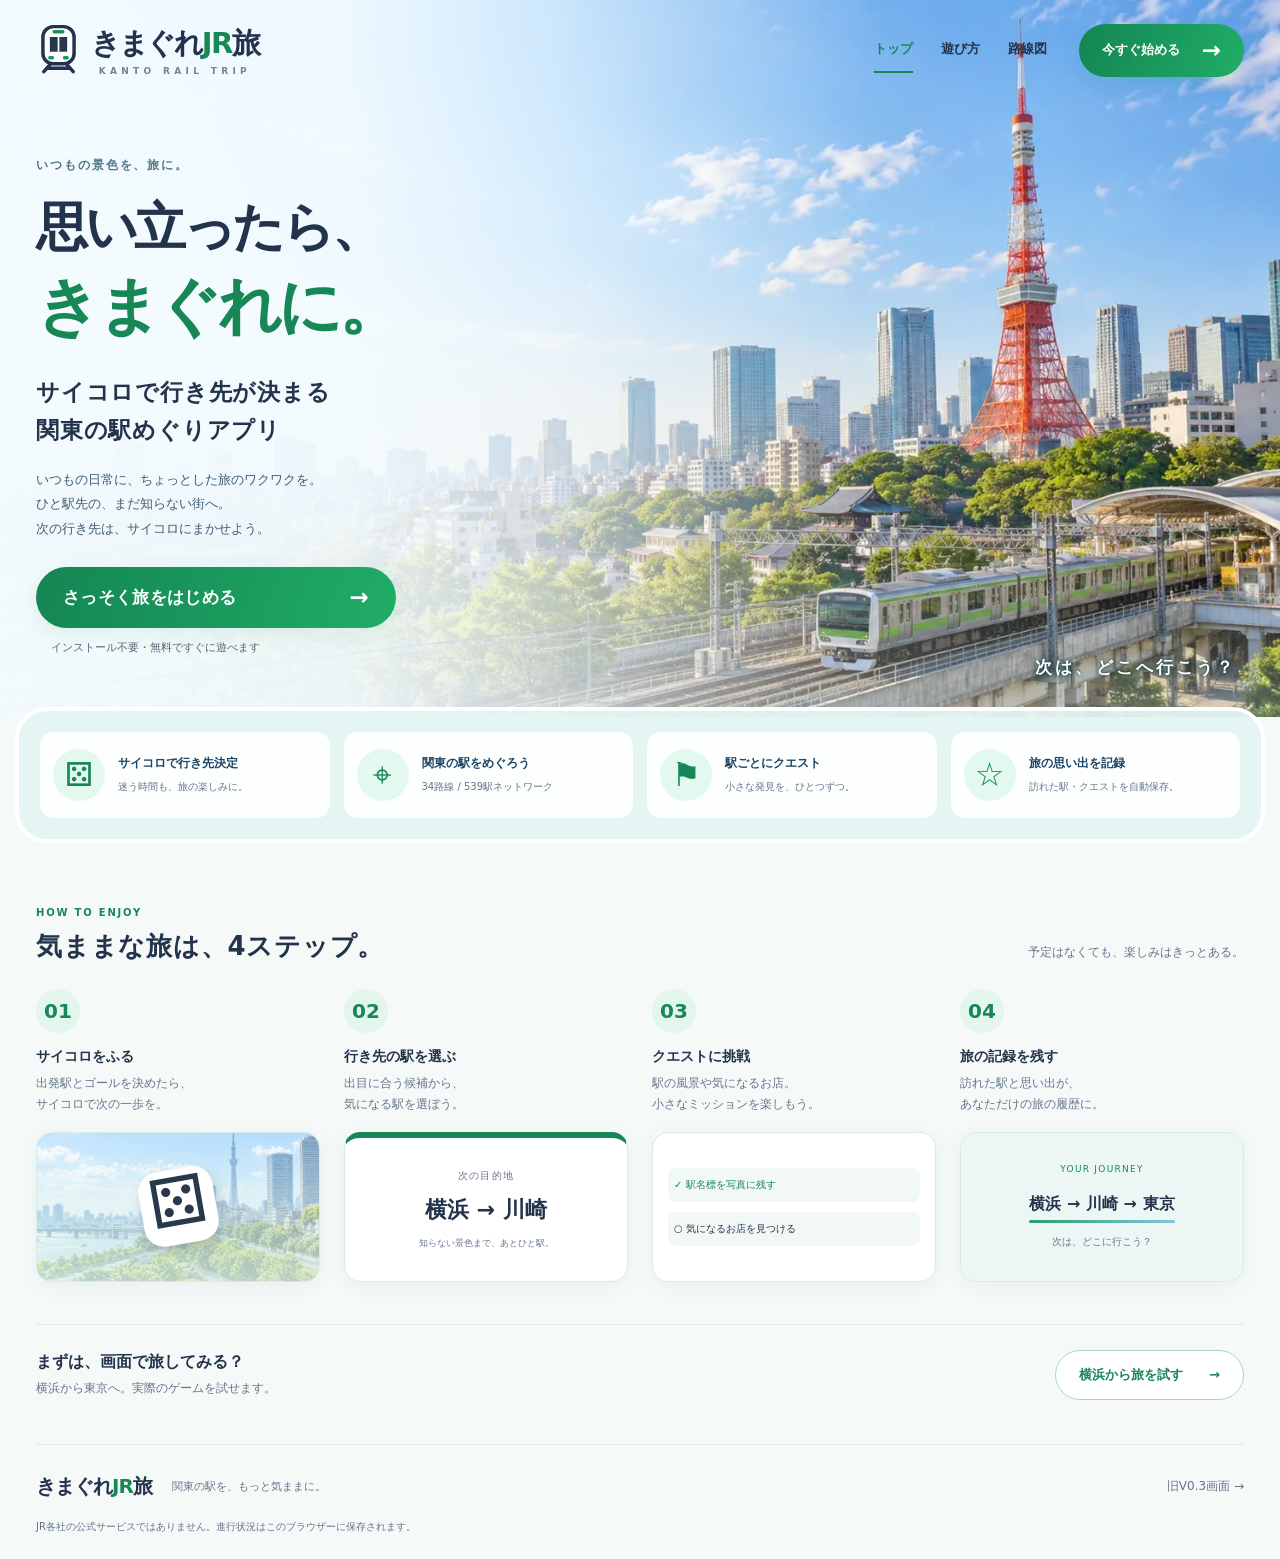
==== commit b7a49000: "Ground JR East LP hero in Tokyo Tower rail scene" ====
--- a/jr-east/index.html
+++ b/jr-east/index.html
@@ -6,7 +6,7 @@
   <meta name="theme-color" content="#eef9fc">
   <title>きまぐれJR旅 — いつもの景色を、旅に。</title>
   <meta name="description" content="サイコロで行き先が決まる、関東の駅めぐり。539駅の路線図と小さなクエストで、いつもの日常を旅に変えよう。">
-  <link rel="preload" as="image" href="assets/kanto-riverside.webp">
+  <link rel="preload" as="image" href="assets/hero-tokyo-tower.webp">
   <link rel="stylesheet" href="style.css">
   <link rel="stylesheet" href="design-reference.css">
 </head>
@@ -32,30 +32,8 @@
           <button class="resume-link hidden" id="resumeBtn">途中の旅を再開する →</button>
           <span class="hero-note">インストール不要・無料ですぐに遊べます</span>
         </div>
-        <div class="hero-stage">
-          <div class="area-badge"><span>JR</span>関東エリア<br>対応</div>
-          <p class="handwritten">サイコロが、<br>いつもの景色を<br><span>旅に変える。</span></p>
-          <div class="phone-frame" aria-label="アプリのイメージ">
-            <div class="phone-notch"></div>
-            <div class="phone-screen">
-              <div class="phone-status"><b>9:41</b><span>▮▮▮ ▰</span></div>
-              <div class="phone-brand">▣ きまぐれ<span>JR</span>旅 <span class="phone-menu" aria-hidden="true">☰</span></div>
-              <div class="phone-scene">
-                <p>どこへ行く？<strong>今日のきまぐれ旅</strong></p>
-                <svg class="showcase-die" viewBox="0 0 190 200" aria-hidden="true">
-                  <defs><linearGradient id="die-left" x2="1" y2="1"><stop stop-color="#fff"/><stop offset="1" stop-color="#b9c6cc"/></linearGradient><linearGradient id="die-right" x2="1" y2="1"><stop stop-color="#f7fcff"/><stop offset="1" stop-color="#ced8de"/></linearGradient></defs>
-                  <path d="M17 72Q12 65 22 59L88 22Q96 18 106 24L168 62Q176 67 172 76L102 121 88 120Z" fill="#fff"/>
-                  <path d="M15 68L94 113 95 188Q90 190 83 186L26 151Q18 146 17 135Z" fill="url(#die-left)"/>
-                  <path d="M94 113L174 68 171 141Q170 149 164 153L104 187Q99 190 95 188Z" fill="url(#die-right)"/>
-                  <ellipse cx="96" cy="64" rx="15" ry="9" fill="#e85259"/><ellipse cx="38" cy="105" rx="8" ry="12" transform="rotate(-25 38 105)" fill="#233349"/><ellipse cx="73" cy="153" rx="8" ry="12" transform="rotate(-25 73 153)" fill="#233349"/><ellipse cx="116" cy="114" rx="8" ry="12" transform="rotate(25 116 114)" fill="#233349"/><ellipse cx="151" cy="94" rx="8" ry="12" transform="rotate(25 151 94)" fill="#233349"/><ellipse cx="116" cy="158" rx="8" ry="12" transform="rotate(25 116 158)" fill="#233349"/><ellipse cx="151" cy="138" rx="8" ry="12" transform="rotate(25 151 138)" fill="#233349"/>
-                </svg>
-                <button class="phone-roll" data-start><span aria-hidden="true">▶</span> 旅をはじめる</button>
-                <span class="phone-caption">ひと駅先に、あたらしい発見。</span>
-              </div>
-              <div class="phone-tabs" aria-hidden="true"><span>⌂<small>ホーム</small></span><span>⌖<small>マップ</small></span><span>▣<small>旅の記録</small></span></div>
-            </div>
-          </div>
-          <span class="hero-postcard">行き先は、<br>きっといい出会いにつながってる。</span>
+        <div class="hero-stage" aria-hidden="true">
+          <span class="hero-scene-caption">次は、どこへ行こう？</span>
         </div>
       </div>
       <section class="benefit-strip" aria-label="旅の楽しみ方">
@@ -75,31 +53,50 @@
         <div class="try-trip"><p><b>まずは、画面で旅してみる？</b><span>横浜から東京へ。実際のゲームを試せます。</span></p><button id="tryTripBtn">横浜から旅を試す <span aria-hidden="true">→</span></button></div>
       </section>
     </section>
-    <section id="setupView" class="hidden">
-      <div class="panel">
-        <div class="section-title">
-          <h2>旅の行き先を抽選</h2>
-          <p>行き先は、サイコロと偶然におまかせ。</p>
-        </div>
-        <div class="timeline"><span class="step on"></span><span class="step"></span><span class="step"></span></div>
-
-        <div class="slot">
-          <div class="slot-label">START</div>
-          <div class="slot-value" id="startSlot">？</div>
-          <div class="chips" id="startLines"></div>
-          <button class="btn orange" id="drawStartBtn">出発駅を抽選</button>
-        </div>
-
-        <div class="slot">
-          <div class="slot-label">GOAL</div>
-          <div class="slot-value" id="goalSlot">？</div>
-          <div class="chips" id="goalLines"></div>
-          <button class="btn orange" id="drawGoalBtn" disabled>ゴール駅を抽選</button>
-        </div>
-
-        <div class="message hidden" id="setupRoute"></div>
-        <button class="btn" id="confirmSetupBtn" disabled>この旅を開始</button>
-        <button class="btn ghost gap-top" id="cancelSetupBtn">ホームへ戻る</button>
+    <section id="setupView" class="hidden" aria-labelledby="setupTitle">
+      <div class="setup-landscape">
+        <p class="setup-handwritten">サイコロが、<br>いつもの景色を<br><span>旅に変える。</span></p>
+        <svg class="setup-trail" viewBox="0 0 600 650" aria-hidden="true">
+          <path d="M35 410 C125 345 85 255 180 275 S255 455 345 380 S425 190 570 230" fill="none" stroke="white" stroke-width="3" stroke-dasharray="8 13" stroke-linecap="round"/>
+          <circle cx="180" cy="275" r="9" fill="white"/><circle cx="345" cy="380" r="9" fill="white"/><circle cx="570" cy="230" r="9" fill="white"/>
+        </svg>
+        <span class="setup-photo-caption">次は、どこへ行こう？</span>
+      </div>
+      <div class="setup-content">
+        <div class="setup-inner">
+          <div class="setup-progress" aria-label="旅の設定は3ステップ">
+            <div class="timeline" aria-hidden="true"><span class="step on"></span><span class="step"></span><span class="step"></span></div>
+            <div class="setup-progress-labels"><span>出発駅</span><span>ゴール駅</span><span>旅を開始</span></div>
+          </div>
+          <div class="section-title">
+            <span class="setup-kicker">WHERE TO NEXT?</span>
+            <h1 id="setupTitle">旅の行き先を抽選</h1>
+            <p>出発駅とゴール駅を決めたら、<br>あなただけの気まぐれ旅がはじまります。</p>
+          </div>
+          <div class="setup-stations">
+            <div class="slot setup-start">
+              <div class="slot-label"><span class="setup-pin" aria-hidden="true">⌾</span> START</div>
+              <p class="setup-slot-caption">出発駅</p>
+              <div class="slot-value" id="startSlot" aria-live="polite">？</div>
+              <div class="chips" id="startLines"></div>
+              <button class="btn orange" id="drawStartBtn">⚄ <span>出発駅を抽選</span></button>
+            </div>
+            <span class="setup-direction" aria-hidden="true">→</span>
+            <div class="slot setup-goal">
+              <div class="slot-label"><span class="setup-pin" aria-hidden="true">⌖</span> GOAL</div>
+              <p class="setup-slot-caption">ゴール駅</p>
+              <div class="slot-value" id="goalSlot" aria-live="polite">？</div>
+              <div class="chips" id="goalLines"></div>
+              <button class="btn orange" id="drawGoalBtn" disabled>⚄ <span>ゴール駅を抽選</span></button>
+            </div>
+          </div>
+          <div class="message hidden" id="setupRoute" role="status"></div>
+          <div class="setup-actions">
+            <button class="btn" id="confirmSetupBtn" disabled>この旅を開始 <span aria-hidden="true">→</span></button>
+            <button class="btn ghost" id="cancelSetupBtn">ホームへ戻る</button>
+          </div>
+          <p class="setup-note">行き先は偶然におまかせ。何度でも抽選し直せます。</p>
+        </div>
       </div>
     </section>
 
--- a/jr-east/design-reference.css
+++ b/jr-east/design-reference.css
@@ -20,13 +20,13 @@
 .reference-links {display:flex;gap:28px;align-items:center;margin-left:auto;font-size:13px;font-weight:700}
 .reference-links a {text-decoration:none;padding:13px 0;border-bottom:2px solid transparent}
 .reference-links a[aria-current] {color:var(--green);border-color:var(--green)}
-.nav-cta,.hero-cta,.phone-roll {border:0;background:linear-gradient(110deg,#148553,#20ad67);color:white;font-weight:800;box-shadow:0 6px 20px #16925118}
+.nav-cta,.hero-cta {border:0;background:linear-gradient(110deg,#148553,#20ad67);color:white;font-weight:800;box-shadow:0 6px 20px #16925118}
 .nav-cta {border-radius:40px;padding:15px 23px;font-size:13px;display:flex;gap:22px;align-items:center;white-space:nowrap}
 .nav-cta span,.hero-cta span {font-size:23px;line-height:1}
 .reset-button {display:none;margin-left:auto;font-size:11px;color:var(--muted)}
 .reference-main {min-height:calc(100vh - 210px)}
 .reference-hero {max-width:1440px;min-height:650px;margin:-100px auto 0;padding:132px max(36px,calc((100% - 1208px)/2)) 38px;position:relative;display:grid;grid-template-columns:47% 53%;isolation:isolate}
-.reference-hero::before {content:"";position:absolute;inset:0;z-index:-1;background:linear-gradient(90deg,rgba(243,251,255,.98) 0%,rgba(243,251,255,.87) 27%,rgba(237,249,255,.28) 58%,rgba(237,249,255,.06)),linear-gradient(0deg,rgba(231,247,241,.65),transparent 24%),url("assets/kanto-riverside.webp") center 50%/cover}
+.reference-hero::before {content:"";position:absolute;inset:0;z-index:-1;background:linear-gradient(90deg,rgba(243,251,255,.99) 0%,rgba(243,251,255,.94) 27%,rgba(243,251,255,.70) 43%,rgba(243,251,255,.08) 68%,transparent 100%),linear-gradient(0deg,rgba(231,247,241,.35),transparent 22%),url("assets/hero-tokyo-tower.webp") center top/cover}
 .reference-nav {position:relative;z-index:2}
 .hero-copy {padding:22px 0 12px;position:relative;z-index:1}
 .hero-kicker {font-size:12px;font-weight:700;letter-spacing:.16em;color:#517787;display:inline-block;margin-bottom:16px}
@@ -35,32 +35,11 @@
 .hero-copy h2 {font-size:23px;line-height:1.65;margin:0 0 18px;letter-spacing:.035em}
 .hero-copy p {font-size:13px;line-height:1.9;color:#405b72;margin:0 0 25px}
 .hero-cta {min-height:61px;width:min(100%,360px);border-radius:40px;display:flex;align-items:center;justify-content:space-between;padding:16px 27px;font-size:17px;letter-spacing:.02em}
-.hero-cta:hover,.nav-cta:hover,.phone-roll:hover {filter:brightness(1.07);transform:translateY(-1px)}
+.hero-cta:hover,.nav-cta:hover {filter:brightness(1.07);transform:translateY(-1px)}
 .hero-note {display:block;font-size:11px;color:#526879;padding:12px 15px}
 .resume-link {background:none;border:0;color:var(--green);font-size:13px;text-decoration:underline;text-underline-offset:4px;padding:14px 8px 0}
 .hero-stage {position:relative;min-height:530px}
-.phone-frame {width:262px;height:516px;position:absolute;left:15%;top:0;border-radius:42px;background:#1b2025;border:5px solid #20282e;padding:5px;transform:rotate(4deg);box-shadow:2px 2px 0 #aebdc3,7px 18px 23px #294a5b40;z-index:1}
-.phone-screen {height:100%;background:#fff;overflow:hidden;border-radius:32px;position:relative}
-.phone-notch {position:absolute;top:13px;left:80px;width:93px;height:23px;background:#111519;border-radius:20px;z-index:3}
-.phone-status {display:flex;justify-content:space-between;padding:12px 16px 7px;font-size:10px;color:#132638}
-.phone-brand {padding:15px 12px 12px;display:flex;align-items:center;gap:3px;font-size:13px;font-weight:900;background:#f5fbff;color:var(--ink)}
-.phone-brand>span:not(.phone-menu) {color:var(--green)}
-.phone-menu {margin-left:auto;font-size:17px;font-weight:400}
-.phone-scene {height:342px;background:linear-gradient(#205b8333,#205b8318 60%,#deeff9d9),url("assets/kanto-riverside.webp") 62% center/cover;padding:15px 14px 0;text-align:center;position:relative}
-.phone-scene>p {margin:0;color:#fff;font-family:"Yu Mincho","Hiragino Mincho ProN",serif;font-size:17px;text-shadow:0 2px 8px #17354499}
-.phone-scene strong {font-size:23px;display:block;margin-top:4px;white-space:nowrap;font-weight:700}
-.showcase-die {display:block;width:165px;height:173px;margin:12px auto 4px;filter:drop-shadow(5px 12px 12px #23344844);transform:rotate(-7deg)}
-.phone-roll {height:43px;border-radius:25px;width:100%;border:1px solid #e8ec99;font-size:13px}
-.phone-caption {font-size:9px;color:#334e67;display:block;padding-top:11px}
-.phone-tabs {display:flex;justify-content:space-around;padding:9px 3px 15px;color:#607489;font-size:18px;background:white}
-.phone-tabs span:first-child {color:var(--green)}
-.phone-tabs small {display:block;font-size:8px;text-align:center}
-.phone-tabs:after {content:"";position:absolute;bottom:6px;left:79px;height:3px;background:#99a7af;border-radius:5px;width:85px}
-.area-badge {position:absolute;top:22px;left:-49px;border:1.5px solid #e7d153;border-radius:50%;width:91px;height:91px;display:flex;flex-direction:column;align-items:center;justify-content:center;font-size:13px;font-weight:800;line-height:1.45;transform:rotate(-8deg);color:var(--green);background:#f7fcf58c;text-align:center}
-.area-badge span {font-size:18px}
-.handwritten {position:absolute;right:-6px;top:0;font-size:clamp(19px,2vw,28px);font-family:"Yu Mincho","Hiragino Mincho ProN",serif;line-height:1.85;font-weight:700;transform:rotate(-9deg);letter-spacing:.06em;text-shadow:0 0 14px #ffffff}
-.handwritten span {display:block;border-bottom:3px solid #15935b;border-radius:50%;padding:0 8px 8px}
-.hero-postcard {position:absolute;right:0;bottom:43px;font-family:"Yu Mincho",serif;background:#ffffffdf;padding:11px 16px;font-size:14px;font-weight:700;transform:rotate(-6deg);line-height:1.8;box-shadow:0 8px 15px #2c51491a}
+.hero-scene-caption {position:absolute;right:8px;bottom:0;color:#fff;font-size:17px;letter-spacing:.18em;font-weight:800;text-shadow:0 2px 10px #0c3b42,0 0 3px #0c3b42}
 .benefit-strip {position:relative;z-index:1;max-width:1250px;margin:-10px auto 0;background:#e4f5f3ee;border:4px solid white;border-radius:32px;padding:21px;display:grid;grid-template-columns:repeat(4,minmax(0,1fr));gap:14px}
 .benefit-strip article {background:#ffffffeb;border-radius:14px;display:flex;align-items:center;gap:13px;padding:17px 13px}
 .benefit-icon {width:52px;height:52px;flex:0 0 52px;display:grid;place-items:center;border-radius:50%;background:#e3f8ee;color:var(--green);font-size:33px}
@@ -202,7 +181,6 @@
   .howto-section,.reference-footer,#gameView {margin-left:30px;margin-right:30px}
   .reference-nav {gap:22px}
   .reference-links {gap:22px}
-  .hero-postcard {font-size:12px;right:-6px}
   .benefit-strip {margin-left:14px;margin-right:14px;gap:10px;padding:16px}
   .benefit-strip article {padding:15px 10px;gap:9px}
   .benefit-icon {flex-basis:40px;width:40px;height:40px;font-size:28px}
@@ -215,11 +193,6 @@
   .reference-hero {grid-template-columns:48% 52%;padding-left:30px;padding-right:30px}
   .hero-copy h2 {font-size:19px}
   .hero-copy p {font-size:12px}
-  .phone-frame {left:15%;width:252px}
-  .handwritten {font-size:21px;right:-10px;top:24px;z-index:2;background:#ffffffbd;border-radius:10px;padding:6px 12px}
-  .area-badge {left:-23px;top:2px;width:78px;height:78px;font-size:11px}
-  .area-badge span {font-size:15px}
-  .hero-postcard {right:-5px;bottom:18px;z-index:2}
   .benefit-strip {grid-template-columns:repeat(2,minmax(0,1fr))}
   .benefit-strip article {padding:14px 20px}
   .benefit-strip b {font-size:13px}
@@ -239,7 +212,7 @@
   .reference-links {display:none}
   .nav-cta {margin-left:auto;padding:12px 16px;font-size:11px;gap:10px}
   .reference-hero {margin-top:-80px;padding:106px 26px 34px;grid-template-columns:1fr;min-height:0;overflow:hidden}
-  .reference-hero::before {background:linear-gradient(180deg,#f0fafff0 0%,#eefaffed 28%,#e5f6ff33 62%,#e2f5ec55),url("assets/kanto-riverside.webp") 61% bottom/auto 75% no-repeat,#e7f6ff}
+  .reference-hero::before {background:linear-gradient(180deg,#f2fbff,#e8f7f3)}
   .hero-copy {padding:10px 0 0;text-align:center}
   .hero-kicker {font-size:10px;margin-bottom:10px}
   .hero-copy h1 {font-size:43px;line-height:1.3;margin-bottom:18px}
@@ -247,11 +220,8 @@
   .hero-copy p {font-size:12px;line-height:1.9;margin-bottom:22px}
   .hero-cta {font-size:15px;max-width:330px;min-height:55px;margin:0 auto;padding:15px 24px}
   .hero-note {font-size:10px;padding:12px 0}
-  .hero-stage {min-height:430px;margin-top:15px}
-  .phone-frame {top:0;left:calc(50% - 125px);transform:rotate(5deg) scale(.8);transform-origin:top center}
-  .area-badge {left:calc(50% - 184px);top:16px;z-index:2}
-  .handwritten {right:calc(50% - 175px);top:205px;font-size:17px;padding:8px 13px}
-  .hero-postcard {bottom:8px;right:calc(50% - 153px);font-size:10px;padding:6px 14px}
+  .hero-stage {min-height:325px;margin:16px -26px -34px;background:url("assets/hero-tokyo-tower.webp") 70% center/cover no-repeat}
+  .hero-scene-caption {bottom:22px;right:25px;font-size:13px}
   .benefit-strip {margin:-12px 12px 0;border-width:3px;border-radius:24px;padding:12px;gap:10px}
   .benefit-strip article {padding:13px 10px;display:block}
   .benefit-icon {height:38px;width:38px;font-size:25px;margin-bottom:8px}
@@ -319,8 +289,6 @@
   .reference-brand strong {font-size:21px}
   .nav-cta {padding:11px 13px;font-size:10px}
   .hero-copy h1 {font-size:38px}
-  .area-badge {left:-8px}
-  .handwritten {right:-8px}
   .step-grid {gap:22px 12px}
   .ticket-art strong {font-size:15px}
 }
@@ -328,3 +296,77 @@
   html {scroll-behavior:auto}
   *,*::before,*::after {animation:none!important;transition:none!important;scroll-behavior:auto!important}
 }
+
+/* Journey setup: a full-height landscape and a native, working draw form. */
+body[data-view="setupView"] {background:#f6fbf9}
+body[data-view="setupView"] .reference-nav {max-width:none;margin:0;background:#fff;border-bottom:1px solid #dfede7}
+body[data-view="setupView"] .reference-footer {display:none}
+#setupView {max-width:none;margin:0;padding:0;display:grid;grid-template-columns:minmax(0,1fr) minmax(520px,1fr);min-height:calc(100svh - 96px)}
+.setup-landscape {position:relative;min-width:0;min-height:740px;overflow:hidden;background:#2f8fc1 url("assets/setup-tokyo-tower.webp") center 52%/cover no-repeat;isolation:isolate}
+.setup-landscape::after {content:"";position:absolute;inset:0;z-index:-1;background:linear-gradient(180deg,rgba(4,52,81,.37),transparent 46%,rgba(8,50,38,.35))}
+.setup-handwritten {position:absolute;left:8%;top:9%;margin:0;color:#fff;font-family:"Hiragino Maru Gothic ProN","Yu Gothic",system-ui,sans-serif;font-size:clamp(27px,3.1vw,47px);font-weight:900;line-height:1.65;letter-spacing:.065em;transform:rotate(-5deg);text-shadow:0 3px 16px #0b45627a}
+.setup-handwritten span {padding-left:1.3em}
+.setup-trail {position:absolute;left:3%;top:24%;width:96%;height:65%;filter:drop-shadow(0 2px 3px #153f5066);pointer-events:none}
+.setup-photo-caption {position:absolute;bottom:4%;left:8%;color:#fff;font-size:16px;font-weight:800;letter-spacing:.14em;text-shadow:0 2px 9px #1a353b}
+.setup-content {display:flex;align-items:center;min-width:0;background:linear-gradient(140deg,#fff 0%,#fbfefc 56%,#f2faf5 100%)}
+.setup-inner {width:min(100%,660px);margin:auto;padding:52px clamp(30px,5vw,82px) 45px}
+.setup-progress {max-width:410px;margin:0 auto 48px}
+#setupView .timeline {height:32px;display:flex;align-items:center;gap:0;margin:0;padding:0 11px;position:relative;justify-content:space-between}
+#setupView .timeline::before {content:"";height:2px;position:absolute;left:22px;right:22px;top:15px;background:#d7e9df}
+#setupView .timeline .step {flex:0 0 30px;height:30px;border-radius:50%;border:7px solid #f7fcf9;background:#bddac9;box-shadow:0 0 0 1px #d5e7db;position:relative;z-index:1}
+#setupView .timeline .step.on {background:#fff;border:8px solid #1f995e;box-shadow:0 0 0 1px #1f995e}
+.setup-progress-labels {display:flex;justify-content:space-between;margin-top:7px;color:#627977;font-size:11px;font-weight:800;letter-spacing:.04em}
+.setup-progress-labels span.on {color:var(--green)}
+#setupView .section-title {display:block;text-align:center}
+.setup-kicker {display:block;color:#20875a;font-size:11px;letter-spacing:.23em;font-weight:900;margin-bottom:13px}
+#setupView .section-title h1 {margin:0;font-size:clamp(28px,3vw,42px);line-height:1.35;letter-spacing:-.04em;color:#24364b}
+#setupView .section-title p {font-size:14px;line-height:1.9;color:#697d83;margin:14px 0 0}
+.setup-stations {display:grid;grid-template-columns:minmax(0,1fr) 28px minmax(0,1fr);align-items:center;margin-top:39px}
+#setupView .slot {min-width:0;min-height:236px;margin:0;background:#fff;border:1px solid #d8e9e1;border-radius:19px;padding:24px 16px 16px;box-shadow:0 8px 23px #2c79550c;text-align:center;display:flex;flex-direction:column;align-items:center}
+#setupView .slot.setup-goal {background:#f8fcf9}
+#setupView .slot-label {display:flex;align-items:center;justify-content:center;gap:6px;color:#168754;font-size:15px;font-weight:900;letter-spacing:.1em}
+.setup-pin {display:inline-grid;place-items:center;font-size:21px;line-height:1}
+.setup-slot-caption {margin:8px 0 0;font-size:11px;color:#667d80;font-weight:700}
+#setupView .slot-value {font-size:clamp(26px,3vw,38px);line-height:1.3;margin:19px 0 auto;overflow-wrap:anywhere;min-width:0}
+#setupView .slot .chips {margin:5px 0 0;max-height:39px;overflow-y:auto}
+#setupView .slot .chip {font-size:9px}
+#setupView .slot .btn {margin-top:20px;padding:12px 6px;min-height:47px;font-size:12px;border-radius:24px;white-space:nowrap}
+#setupView .slot .btn span {margin-left:3px}
+.setup-direction {text-align:center;color:#348e63;font-size:27px;font-weight:900;position:relative;z-index:1}
+#setupView .message {margin:15px 0 0;text-align:center;color:#22563c;font-size:13px;line-height:1.6}
+.setup-actions {margin-top:30px}
+.setup-actions .btn {min-height:57px;border-radius:32px;font-size:15px}
+.setup-actions #confirmSetupBtn {display:flex;align-items:center;justify-content:center;gap:16px}
+.setup-actions #confirmSetupBtn span {font-size:22px;line-height:1}
+.setup-actions .btn.ghost {margin-top:10px;border:1px solid #d3e7dc;background:#fff;color:#416554}
+#setupView .btn:disabled {opacity:1;background:#d8eae0;color:#748d80;box-shadow:none;cursor:not-allowed}
+#setupView .slot .btn:disabled {background:#e1f1e8;color:#9ab9a7}
+.setup-note {text-align:center;color:#889d99;font-size:10px;line-height:1.7;margin:17px 0 0}
+@media(max-width:1020px) {
+  #setupView {grid-template-columns:minmax(0,.82fr) minmax(510px,1.18fr)}
+  .setup-inner {padding:45px 34px}
+}
+@media(max-width:800px) {
+  #setupView {display:block;min-height:0;margin:0;padding:0}
+  .setup-landscape {min-height:360px;background-position:center 53%}
+  .setup-handwritten {font-size:30px;top:10%;left:7%}
+  .setup-trail {top:17%;height:75%}
+  .setup-content {display:block}
+  .setup-inner {width:min(100%,650px);padding:38px 27px 48px}
+  .setup-progress {margin-bottom:29px}
+}
+@media(max-width:520px) {
+  .setup-landscape {min-height:288px;background-position:center 53%}
+  .setup-handwritten {font-size:23px;line-height:1.5}
+  .setup-photo-caption {font-size:12px}
+  .setup-inner {padding:33px 19px 40px}
+  .setup-progress {margin-bottom:28px}
+  #setupView .section-title h1 {font-size:27px}
+  #setupView .section-title p {font-size:12px}
+  .setup-stations {grid-template-columns:1fr;margin-top:26px;gap:7px}
+  #setupView .slot {min-height:196px;padding:18px 17px 15px}
+  #setupView .slot-value {margin:9px 0 auto;font-size:30px}
+  #setupView .slot .btn {margin-top:12px;font-size:13px}
+  .setup-direction {transform:rotate(90deg);line-height:1;font-size:24px}
+  .setup-actions {margin-top:20px}
+}
